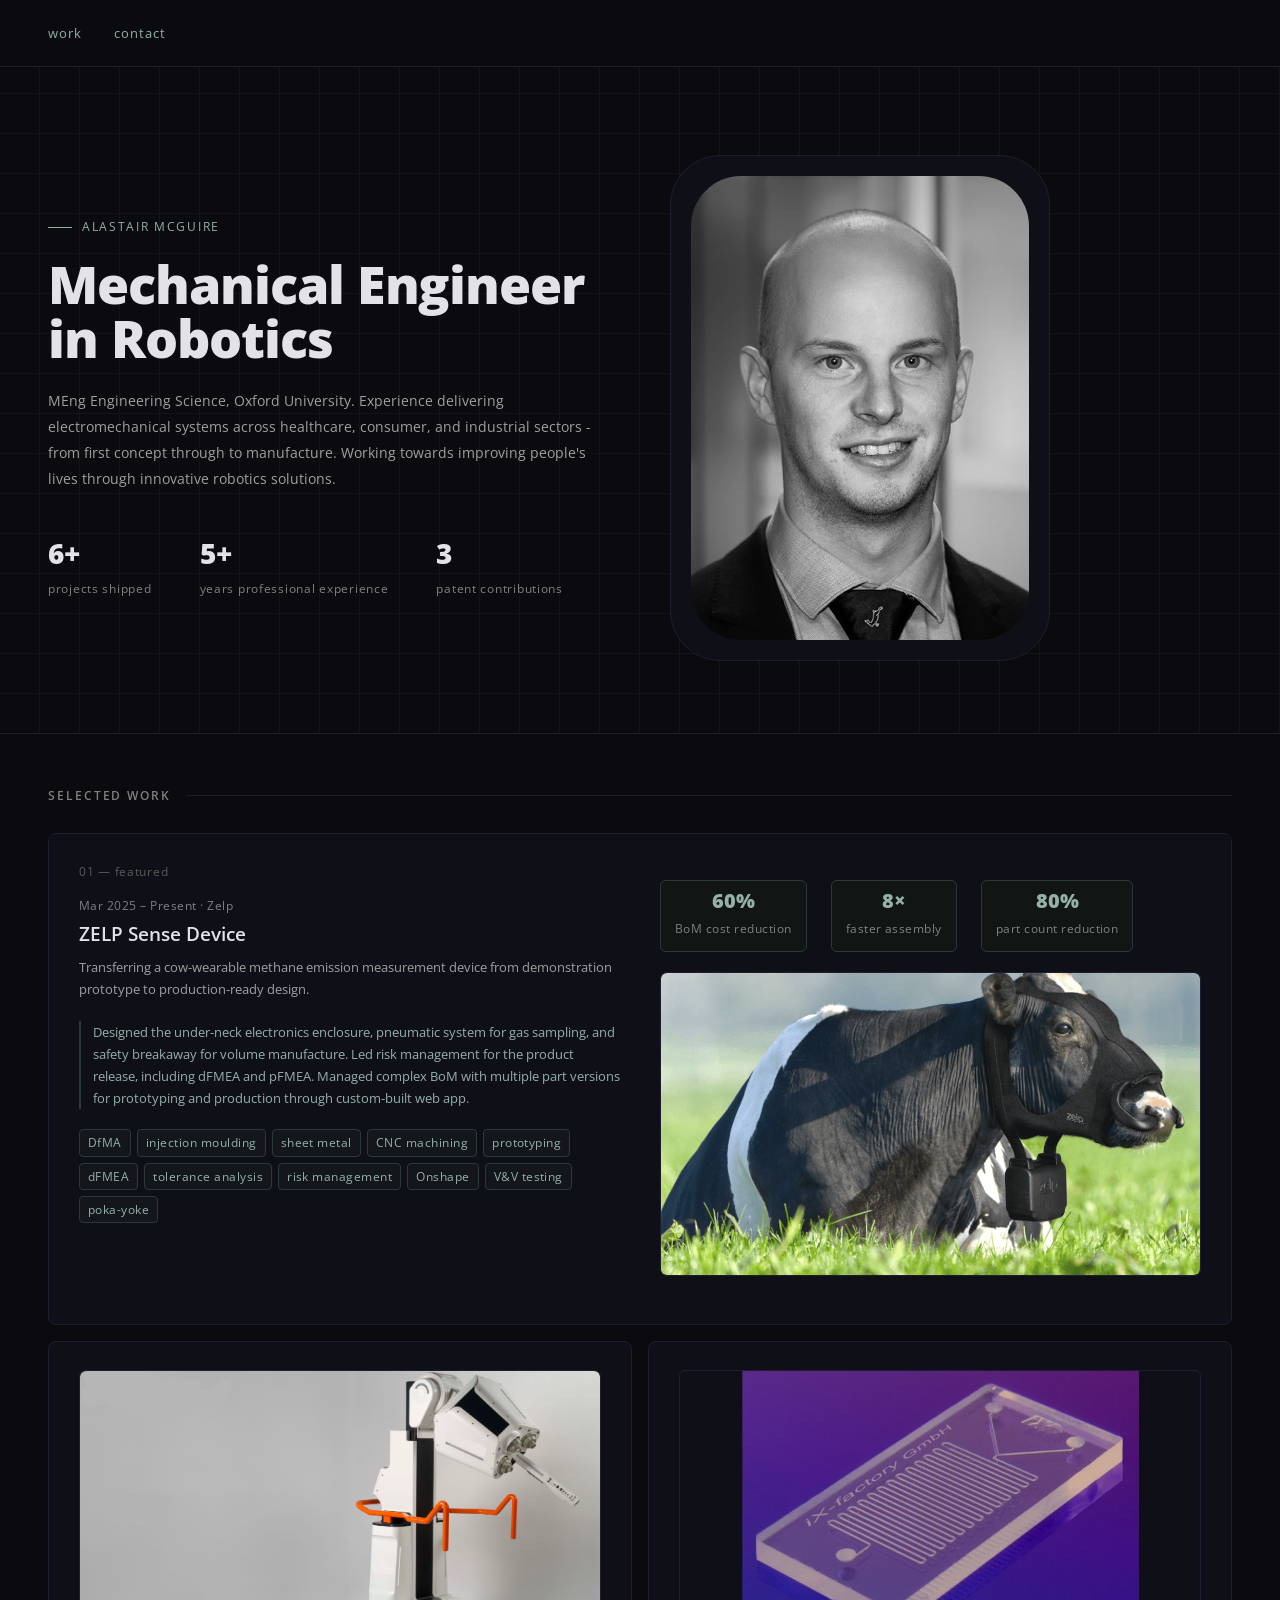
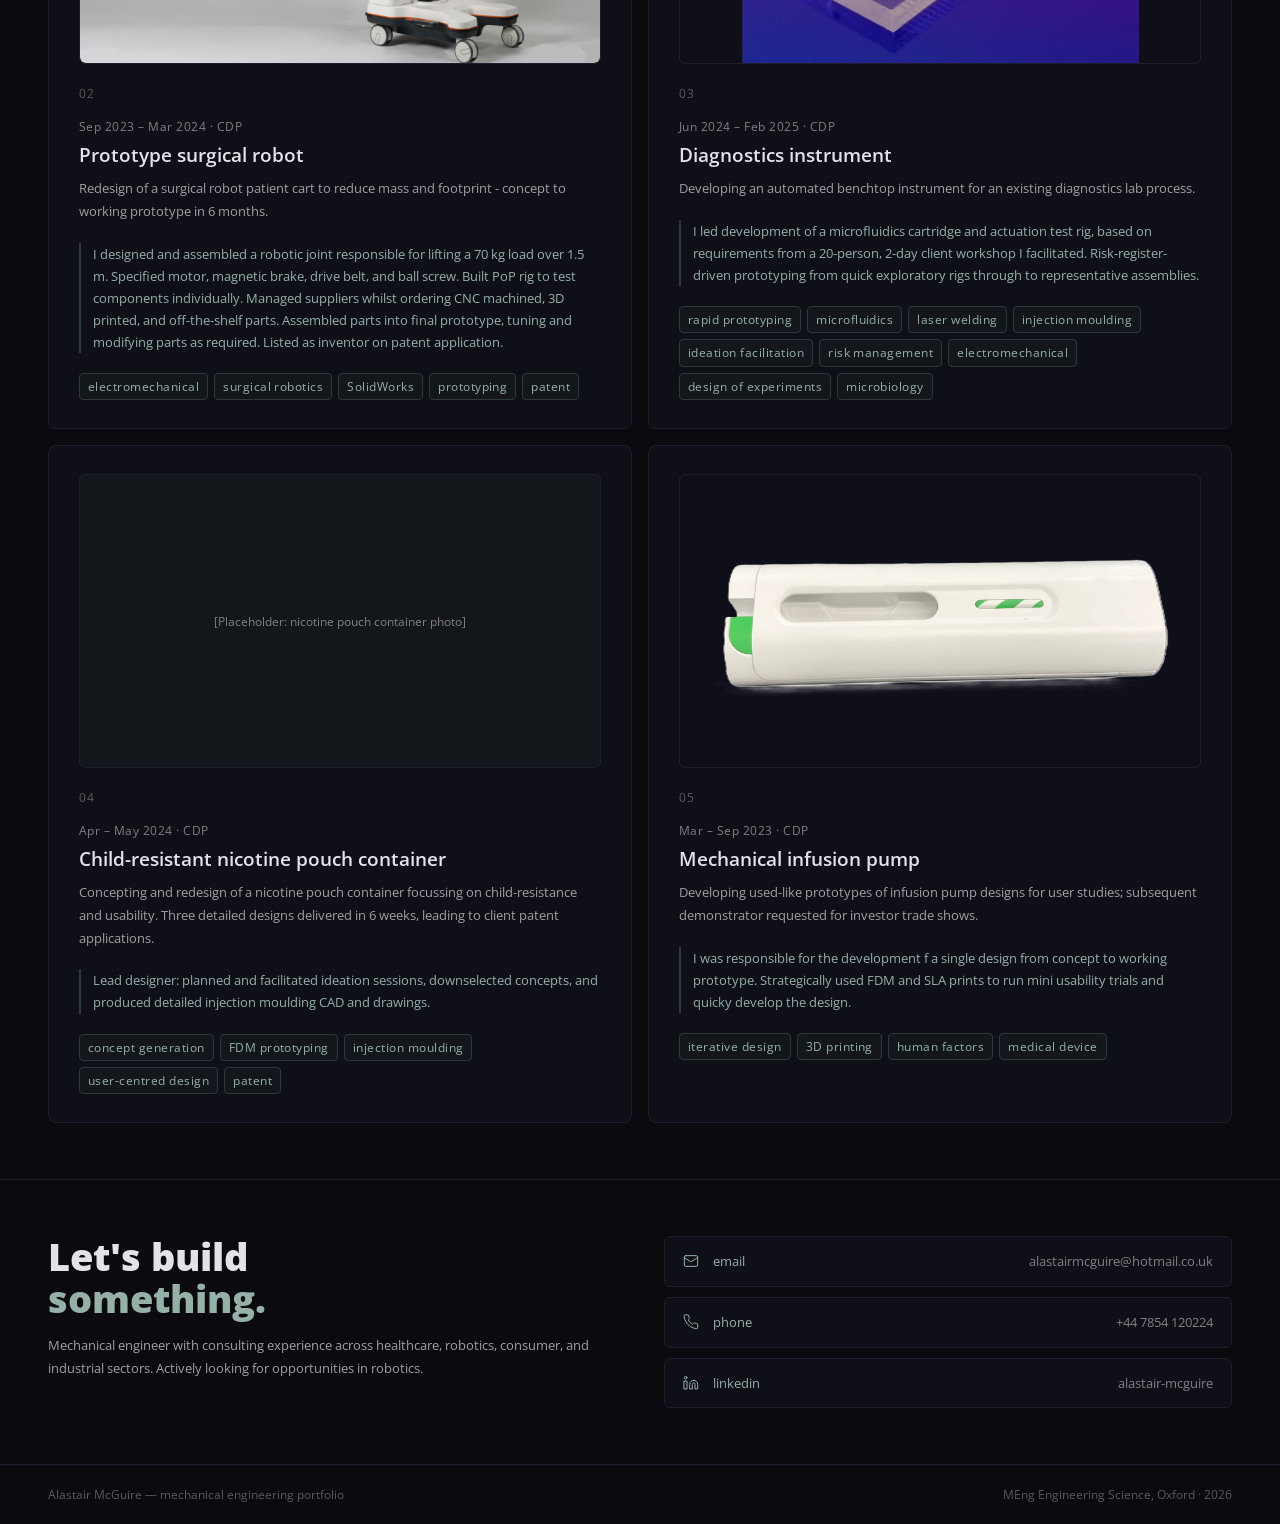
==== index.html @ 282e97e2 "Photos added" ====
<!DOCTYPE html>
<html lang="en">
<head>
<meta charset="UTF-8">
<meta name="viewport" content="width=device-width, initial-scale=1.0">
<title>Alastair McGuire — Mechanical Engineer</title>
<link rel="preconnect" href="https://fonts.googleapis.com">
<link href="https://fonts.googleapis.com/css2?family=Open+Sans:wght@300;400;500;600;700;800&display=swap" rel="stylesheet">
<link rel="stylesheet" href="/styles.css">
</head>
<body>

<nav>
  <ul class="nav-links">
    <li><a href="/#work">work</a></li>
    <li><a href="/#contact">contact</a></li>
  </ul>
</nav>

<section class="hero" id="top">
  <div class="hero-bg"></div>
  <div class="hero-content">
    <div class="hero-tag">Alastair McGuire</div>
    <h1>
      Mechanical Engineer in Robotics</br>
    </span>
    </h1>
    <p class="hero-desc">
      MEng Engineering Science, Oxford University. Experience delivering electromechanical
      systems across healthcare, consumer, and industrial sectors -
      from first concept through to manufacture. Working towards improving people's lives through 
      innovative robotics solutions.
    </p>
    <div class="hero-stats">
      <div>
        <div class="stat-num">6+</div>
        <div class="stat-label">projects shipped</div>
      </div>
      <div>
        <div class="stat-num">5+</div>
        <div class="stat-label">years professional experience</div>
      </div>
      <div>
        <div class="stat-num">3</div>
        <div class="stat-label">patent contributions</div>
      </div>
    </div>
  </div>
  <div class="hero-image">
     <img src="headshot.jpg" alt="Alastair McGuire">
  </div>
</section>

<div class="section-header" id="work">
  <span class="section-title">selected work</span>
  <div class="section-line"></div>
</div>

<div class="projects">

  <!-- FEATURED: ZELP -->
  <a href="/projects/zelp-sense/" class="project-card featured">
    <div>
      <div class="project-num">01 — featured</div>
      <div class="project-date">Mar 2025 – Present · Zelp</div>
      <h2 class="project-title">ZELP Sense Device</h2>
      <p class="project-desc">
        Transferring a cow-wearable methane emission measurement device from
        demonstration prototype to production-ready design.
      </p>
      <p class="project-role">
        Designed the under-neck electronics enclosure, pneumatic system for gas sampling, and safety
        breakaway for volume manufacture. Led risk management for the product release, including dFMEA and pFMEA.
        Managed complex BoM with multiple part versions for prototyping and production through custom-built web app.
      </p>
      <div class="tags">
        <span class="tag">DfMA</span>
        <span class="tag">injection moulding</span>
        <span class="tag">sheet metal</span>
        <span class="tag">CNC machining</span>
        <span class="tag">prototyping</span>
        <span class="tag">dFMEA</span>
        <span class="tag">tolerance analysis</span>
        <span class="tag">risk management</span>
        <span class="tag">Onshape</span>
        <span class="tag">V&V testing</span>
        <span class="tag">poka-yoke</span>
      </div>
    </div>
    <div>
      <div class="metrics">
        <div class="metric">
          <span class="metric-val">60%</span>
          <span class="metric-lbl">BoM cost reduction</span>
        </div>
        <div class="metric">
          <span class="metric-val">8×</span>
          <span class="metric-lbl">faster assembly</span>
        </div>
        <div class="metric">
          <span class="metric-val">80%</span>
          <span class="metric-lbl">part count reduction</span>
        </div>
      </div>
      <div class="card-image">
        <img src="/projects/zelp-sense/sense_full_system_render.png" alt="ZELP Sense Device">
      </div>
    </div>
  </a>

  <!-- Surgical Robot -->
  <a href="/projects/surgical-robot/" class="project-card">
    <div class="card-image">
      <img src="/projects/surgical-robot/surgical_robot_full_system.png" alt="Robotic joint CAD assembly">
    </div>
    <div class="project-num">02</div>
    <div class="project-date">Sep 2023 – Mar 2024 · CDP</div>
    <h2 class="project-title">Prototype surgical robot</h2>
    <p class="project-desc">
      Redesign of a surgical robot patient cart to reduce mass and footprint -
      concept to working prototype in 6 months.
    </p>
    <p class="project-role">
      I designed and assembled a robotic joint responsible for lifting a 70 kg
      load over 1.5 m. Specified motor, magnetic brake, drive belt, and ball screw. 
      Built PoP rig to test components individually. Managed suppliers whilst ordering CNC machined, 3D printed, and off-the-shelf parts. 
      Assembled parts into final prototype, tuning and modifying parts as required.
      Listed as inventor on patent application.
    </p>
    <div class="tags">
      <span class="tag">electromechanical</span>
      <span class="tag">surgical robotics</span>
      <span class="tag">SolidWorks</span>
      <span class="tag">prototyping</span>
      <span class="tag">patent</span>
    </div>
  </a>

  <!-- Novel Diagnostics -->
  <a href="/projects/diagnostics-instrument/" class="project-card">
    <div class="card-image">
      <img src="/projects/diagnostics-instrument/microfluidic_chip.jpg" alt="Final cartridge design CAD render">
    </div>
    <div class="project-num">03</div>
    <div class="project-date">Jun 2024 – Feb 2025 · CDP</div>
    <h2 class="project-title">Diagnostics instrument</h2>
    <p class="project-desc">
      Developing an automated benchtop instrument for an existing diagnostics lab process.
    </p>
    <p class="project-role">
      I led development of a microfluidics cartridge and actuation test rig, based on requirements from a 20-person, 2-day client workshop I facilitated.
      Risk-register-driven prototyping from quick exploratory rigs through to
      representative assemblies.
    </p>
    <div class="tags">
      <span class="tag">rapid prototyping</span>
      <span class="tag">microfluidics</span>
      <span class="tag">laser welding</span>
      <span class="tag">injection moulding</span>
      <span class="tag">ideation facilitation</span>
      <span class="tag">risk management</span>
      <span class="tag">electromechanical</span>
      <span class="tag">design of experiments</span>
      <span class="tag">microbiology</span>
    </div>
  </a>

  <!-- Nicotine Pouch -->
  <a href="/projects/nicotine-pouch/" class="project-card">
    <div class="card-image">[Placeholder: nicotine pouch container photo]</div>
    <div class="project-num">04</div>
    <div class="project-date">Apr – May 2024 · CDP</div>
    <h2 class="project-title">Child-resistant nicotine pouch container</h2>
    <p class="project-desc">    
      Concepting and redesign of a nicotine pouch container focussing on child-resistance and usability.
      Three detailed designs delivered in 6 weeks, leading to client patent applications.
    </p>
    <p class="project-role">
      Lead designer: planned and facilitated ideation sessions, downselected
      concepts, and produced detailed injection moulding CAD and drawings.
    </p>
    <div class="tags">
      <span class="tag">concept generation</span>
      <span class="tag">FDM prototyping</span>
      <span class="tag">injection moulding</span>
      <span class="tag">user-centred design</span>
      <span class="tag">patent</span>
    </div>
  </a>

  <!-- Infusion Pump -->
  <a href="/projects/infusion-pump/" class="project-card">
    <div class="card-image">
      <img src="/projects/infusion-pump/infusion_pump.png" alt="Final infusion pump prototype">
    </div>
    <div class="project-num">05</div>
    <div class="project-date">Mar – Sep 2023 · CDP</div>
    <h2 class="project-title">Mechanical infusion pump</h2>
    <p class="project-desc">
      Developing used-like prototypes of infusion pump designs for user studies;
      subsequent demonstrator requested for investor trade shows.
    </p>
    <p class="project-role">
      I was responsible for the development f a single design from concept to working prototype.
      Strategically used FDM and SLA prints to run mini usability trials and quicky develop the design.
    </p>
    <div class="tags">
      <span class="tag">iterative design</span>
      <span class="tag">3D printing</span>
      <span class="tag">human factors</span>
      <span class="tag">medical device</span>
    </div>
  </a>


</div>

<section class="contact-section" id="contact">
  <div>
    <h2 class="contact-heading">Let's build<br><span class="accent">something.</span></h2>
    <p class="contact-sub">
      Mechanical engineer with consulting experience across
      healthcare, robotics, consumer, and industrial sectors.
      Actively looking for opportunities in robotics.
    </p>
  </div>
  <div class="contact-links">
    <a class="contact-link" href="mailto:alastairmcguire@hotmail.co.uk">
      <svg class="cl-icon" xmlns="http://www.w3.org/2000/svg" width="16" height="16" viewBox="0 0 24 24" fill="none" stroke="currentColor" stroke-width="1.5" stroke-linecap="round" stroke-linejoin="round"><rect x="2" y="4" width="20" height="16" rx="2"/><path d="m22 7-8.97 5.7a1.94 1.94 0 0 1-2.06 0L2 7"/></svg>
      <span class="cl-label">email</span>
      <span class="cl-value">alastairmcguire@hotmail.co.uk</span>
    </a>
    <a class="contact-link" href="tel:+447854120224">
      <svg class="cl-icon" xmlns="http://www.w3.org/2000/svg" width="16" height="16" viewBox="0 0 24 24" fill="none" stroke="currentColor" stroke-width="1.5" stroke-linecap="round" stroke-linejoin="round"><path d="M22 16.92v3a2 2 0 0 1-2.18 2 19.79 19.79 0 0 1-8.63-3.07A19.5 19.5 0 0 1 4.69 12 19.79 19.79 0 0 1 1.61 3.4 2 2 0 0 1 3.6 1.22h3a2 2 0 0 1 2 1.72c.127.96.361 1.903.7 2.81a2 2 0 0 1-.45 2.11L7.91 9.22a16 16 0 0 0 6.29 6.29l1.56-1.56a2 2 0 0 1 2.11-.45 12.84 12.84 0 0 0 2.81.7A2 2 0 0 1 22 16.92z"/></svg>
      <span class="cl-label">phone</span>
      <span class="cl-value">+44 7854 120224</span>
    </a>
    <a class="contact-link" href="https://www.linkedin.com/in/alastair-mcguire" target="_blank">
      <svg class="cl-icon" xmlns="http://www.w3.org/2000/svg" width="16" height="16" viewBox="0 0 24 24" fill="none" stroke="currentColor" stroke-width="1.5" stroke-linecap="round" stroke-linejoin="round"><path d="M16 8a6 6 0 0 1 6 6v7h-4v-7a2 2 0 0 0-2-2 2 2 0 0 0-2 2v7h-4v-7a6 6 0 0 1 6-6z"/><rect x="2" y="9" width="4" height="12"/><circle cx="4" cy="4" r="2"/></svg>
      <span class="cl-label">linkedin</span>
      <span class="cl-value">alastair-mcguire</span>
    </a>
  </div>
</section>

<footer>
  <span class="footer-copy">Alastair McGuire — mechanical engineering portfolio</span>
  <span class="footer-copy">MEng Engineering Science, Oxford · 2026</span>
</footer>

</body>
</html>
---- styles.css ----
*, *::before, *::after { box-sizing: border-box; margin: 0; padding: 0; }

:root {
  --accent: #94b0a7;
  --accent-dim: #7a9a8f;
  --accent-bg: #13171c;
  --accent-border: #2b3a38;
  --bg: #0a0a0f;
  --bg-card: #0f0f18;
  --border: #1e1e2e;
  --text: #e2e2e8;
  --muted: #a0a0a0;
  --subtle: #808080;
  --faint: #5a5a5a;
}

body {
  background: var(--bg);
  color: var(--text);
  font-family: 'Open Sans', sans-serif;
  line-height: 1.6;
}

a { color: inherit; text-decoration: none; }

/* NAV */
nav {
  display: flex;
  justify-content: space-between;
  align-items: center;
  padding: 20px 48px;
  border-bottom: 1px solid var(--border);
  position: sticky;
  top: 0;
  background: var(--bg);
  z-index: 100;
}

.nav-logo {
  font-size: 15px;
  font-weight: 600;
  letter-spacing: 0.02em;
  transition: color 0.2s;
}

.nav-logo:hover { color: var(--accent); }

.nav-links {
  display: flex;
  gap: 32px;
  list-style: none;
}

.nav-links a {
  font-family: 'Open Sans', sans-serif;
  font-size: 13px;
  color: var(--accent);
  letter-spacing: 0.08em;
  transition: color 0.2s;
}

.nav-links a:hover { color: var(--text); }

/* HERO */
.hero {
  padding: 88px 48px 72px;
  border-bottom: 1px solid var(--border);
  position: relative;
  overflow: hidden;
  display: grid;
  grid-template-columns: 1fr 1fr;
  gap: 60px;
  align-items: center;
}

.hero-bg {
  position: absolute;
  inset: 0;
  opacity: 0.06;
  background-image:
    repeating-linear-gradient(0deg, transparent, transparent 39px, #94b0a7 39px, #94b0a7 40px),
    repeating-linear-gradient(90deg, transparent, transparent 39px, #94b0a7 39px, #94b0a7 40px);
}

.hero-content { position: relative; z-index: 1; max-width: 680px; }

.hero-image {
  position: relative;
  z-index: 1;
  width: 100%;
  max-width: 380px;
  aspect-ratio: 3 / 4;
  border: 1px solid var(--border);
  border-radius: 50px;
  overflow: hidden;
  background: var(--bg-card);
  display: flex;
  align-items: center;
  justify-content: center;
  color: var(--subtle);
  font-family: 'Open Sans', sans-serif;
  font-size: 13px;
  text-align: center;
  padding: 20px;
}

.hero-image img {
  width: 100%;
  height: 100%;
  object-fit: cover;
  border-radius: inherit;
}

.hero-tag {
  font-family: 'Open Sans', sans-serif;
  font-size: 12px;
  color: var(--accent);
  letter-spacing: 0.14em;
  text-transform: uppercase;
  margin-bottom: 20px;
  display: flex;
  align-items: center;
  gap: 10px;
}

.hero-tag::before {
  content: '';
  width: 24px;
  height: 1px;
  background: var(--accent);
  display: inline-block;
}

h1 {
  font-size: 52px;
  font-weight: 800;
  line-height: 1.05;
  letter-spacing: -0.02em;
  margin-bottom: 22px;
}

.accent { color: var(--accent); }

.hero-desc {
  font-family: 'Open Sans', sans-serif;
  font-size: 14px;
  color: var(--muted);
  line-height: 1.85;
  max-width: 560px;
  margin-bottom: 40px;
}

.hero-stats {
  display: flex;
  gap: 48px;
  flex-wrap: wrap;
}

.stat-num {
  font-size: 28px;
  font-weight: 800;
  color: var(--text);
}

.stat-label {
  font-family: 'Open Sans', sans-serif;
  font-size: 12px;
  color: var(--subtle);
  letter-spacing: 0.06em;
  margin-top: 3px;
}

/* SECTION HEADER */
.section-header {
  padding: 52px 48px 28px;
  display: flex;
  align-items: center;
  gap: 16px;
}

.section-title {
  font-size: 12px;
  font-weight: 600;
  letter-spacing: 0.16em;
  text-transform: uppercase;
  color: var(--subtle);
  white-space: nowrap;
  font-family: 'Open Sans', sans-serif;
}

.section-line {
  flex: 1;
  height: 1px;
  background: var(--border);
}

/* PROJECTS */
.projects {
  padding: 0 48px 56px;
  display: grid;
  grid-template-columns: 1fr 1fr;
  gap: 16px;
}

.project-card {
  background: var(--bg-card);
  border: 1px solid var(--border);
  border-radius: 8px;
  padding: 28px 30px;
  transition: border-color 0.2s;
  cursor: pointer;
}

.project-card:hover { border-color: var(--accent-border); }

.project-card.featured {
  grid-column: span 2;
  display: grid;
  grid-template-columns: 1fr 1fr;
  gap: 40px;
  align-items: start;
}

.project-num {
  font-family: 'Open Sans', sans-serif;
  font-size: 12px;
  color: var(--faint);
  margin-bottom: 14px;
  letter-spacing: 0.06em;
}

.project-date {
  font-family: 'Open Sans', sans-serif;
  font-size: 12px;
  color: var(--subtle);
  margin-bottom: 8px;
  letter-spacing: 0.04em;
}

h2.project-title {
  font-size: 19px;
  font-weight: 600;
  line-height: 1.2;
  margin-bottom: 10px;
}

.project-desc {
  font-family: 'Open Sans', sans-serif;
  font-size: 13px;
  color: var(--muted);
  line-height: 1.75;
  margin-bottom: 20px;
}

.project-role {
  font-family: 'Open Sans', sans-serif;
  font-size: 13px;
  color: var(--accent);
  line-height: 1.7;
  margin-bottom: 20px;
  padding-left: 12px;
  border-left: 2px solid var(--accent-border);
}

.tags {
  display: flex;
  flex-wrap: wrap;
  gap: 6px;
}

.tag {
  font-family: 'Open Sans', sans-serif;
  font-size: 12px;
  color: var(--accent);
  background: var(--accent-bg);
  border: 1px solid var(--accent-border);
  border-radius: 4px;
  padding: 3px 8px;
  letter-spacing: 0.04em;
}

/* METRICS STRIP */
.metrics {
  display: flex;
  gap: 24px;
  margin: 18px 0 20px;
  flex-wrap: wrap;
}

.metric {
  background: #111513;
  border: 1px solid var(--accent-border);
  border-radius: 6px;
  padding: 10px 14px;
  text-align: center;
}

.metric-val {
  font-size: 20px;
  font-weight: 800;
  color: var(--accent);
  display: block;
  line-height: 1;
  margin-bottom: 4px;
}

.metric-lbl {
  font-family: 'Open Sans', sans-serif;
  font-size: 12px;
  color: var(--subtle);
  letter-spacing: 0.04em;
}

/* CONTACT */
.contact-section {
  border-top: 1px solid var(--border);
  padding: 56px 48px;
  display: grid;
  grid-template-columns: 1fr 1fr;
  gap: 48px;
  align-items: start;
}

h2.contact-heading {
  font-size: 38px;
  font-weight: 800;
  line-height: 1.1;
  margin-bottom: 14px;
}

.contact-sub {
  font-family: 'Open Sans', sans-serif;
  font-size: 13px;
  color: var(--muted);
  line-height: 1.8;
}

.contact-links {
  display: flex;
  flex-direction: column;
  gap: 10px;
}

.contact-link {
  display: flex;
  align-items: center;
  gap: 14px;
  padding: 14px 18px;
  background: var(--bg-card);
  border: 1px solid var(--border);
  border-radius: 6px;
  transition: border-color 0.2s;
}

.contact-link:hover { border-color: var(--accent-border); }

.cl-icon { font-size: 15px; color: var(--accent); flex-shrink: 0; }

.cl-label {
  font-family: 'Open Sans', sans-serif;
  font-size: 13px;
  color: var(--accent);
  flex: 1;
}

.cl-value {
  font-family: 'Open Sans', sans-serif;
  font-size: 13px;
  color: var(--subtle);
}

/* FOOTER */
footer {
  border-top: 1px solid var(--border);
  padding: 20px 48px;
  display: flex;
  justify-content: space-between;
  align-items: center;
}

.footer-copy {
  font-family: 'Open Sans', sans-serif;
  font-size: 12px;
  color: var(--faint);
}

/* PROJECT PAGE STYLES */
.project-header {
  padding: 52px 48px 40px;
  border-bottom: 1px solid var(--border);
}

.project-overview {
  padding: 36px 48px;
  border-bottom: 1px solid var(--border);
  background: var(--accent-bg);
}

.project-overview .project-intro {
  font-family: 'Open Sans', sans-serif;
  font-size: 20px;
  font-weight: 600;
  line-height: 1.6;
  color: var(--text);
  margin-bottom: 0;
}

.project-back {
  font-family: 'Open Sans', sans-serif;
  font-size: 13px;
  color: var(--accent);
  margin-bottom: 20px;
  display: inline-flex;
  align-items: center;
  gap: 6px;
  transition: color 0.2s;
}

.project-back:hover { color: var(--text); }

.project-header h1 {
  font-size: 42px;
  margin-bottom: 8px;
}

.project-meta {
  font-family: 'Open Sans', sans-serif;
  font-size: 13px;
  color: var(--subtle);
  margin-bottom: 24px;
}

.project-intro {
  font-family: 'Open Sans', sans-serif;
  font-size: 14px;
  color: var(--muted);
  line-height: 1.8;
  margin-bottom: 24px;
}

/* PROJECT CONTENT */
.project-content {
  padding: 48px 48px 80px;
  display: grid;
  grid-template-columns: 1fr 1fr;
  gap: 60px;
  align-items: start;
}

.role-section {
  margin-bottom: 60px;
}

.role-label {
  font-family: 'Open Sans', sans-serif;
  font-size: 12px;
  color: var(--subtle);
  letter-spacing: 0.08em;
  text-transform: uppercase;
  margin-bottom: 12px;
}

.role-text {
  font-family: 'Open Sans', sans-serif;
  font-size: 13px;
  color: var(--muted);
  line-height: 1.85;
  padding-left: 12px;
  border-left: 2px solid var(--accent-border);
}

/* GALLERY */
.gallery {
  display: grid;
  gap: 40px;
  margin-bottom: 40px;
}

.gallery-item {
  display: grid;
  grid-template-columns: 1fr;
  gap: 16px;
}

.gallery-item.side-by-side {
  grid-template-columns: 1fr 1fr;
  gap: 24px;
}

.project-content .gallery-item.side-by-side {
  grid-template-columns: 1fr;
}

.image-container {
  background: var(--bg-card);
  border: 1px solid var(--border);
  border-radius: 8px;
  overflow: hidden;
  aspect-ratio: 16 / 9;
  display: flex;
  align-items: center;
  justify-content: center;
  color: var(--subtle);
  font-family: 'Open Sans', sans-serif;
  font-size: 13px;
}

.image-container img {
  width: 100%;
  height: 100%;
  object-fit: cover;
}

.image-caption {
  font-family: 'Open Sans', sans-serif;
  font-size: 13px;
  color: var(--muted);
  line-height: 1.7;
  padding: 0 4px;
}

/* CARD IMAGES */
.card-image {
  width: 100%;
  aspect-ratio: 16 / 9;
  background: var(--accent-bg);
  border: 1px solid var(--border);
  border-radius: 6px;
  overflow: hidden;
  margin-bottom: 20px;
  display: flex;
  align-items: center;
  justify-content: center;
  color: var(--subtle);
  font-family: 'Open Sans', sans-serif;
  font-size: 12px;
  text-align: center;
}

.card-image img {
  width: 100%;
  height: 100%;
  object-fit: cover;
  border-radius: inherit;
}

/* RESPONSIVE */
@media (max-width: 700px) {
  nav { padding: 16px 20px; }
  .nav-links { gap: 20px; }
  .hero { padding: 56px 20px 48px; grid-template-columns: 1fr; gap: 40px; }
  h1 { font-size: 36px; }
  .projects { padding: 0 20px 40px; grid-template-columns: 1fr; }
  .project-card.featured { grid-template-columns: 1fr; }
  .contact-section { padding: 40px 20px; grid-template-columns: 1fr; }
  footer { padding: 16px 20px; flex-direction: column; gap: 8px; text-align: center; }
  .section-header { padding: 36px 20px 20px; }

  .project-header { padding: 36px 20px 28px; }
  .project-overview { padding: 24px 20px; }
  .project-header h1 { font-size: 32px; }
  .project-overview .project-intro { font-size: 16px; }
  .project-content { padding: 32px 20px 56px; grid-template-columns: 1fr; gap: 40px; }
  .gallery-item.side-by-side { grid-template-columns: 1fr; }
  .project-content .gallery-item.side-by-side { grid-template-columns: 1fr; }
}
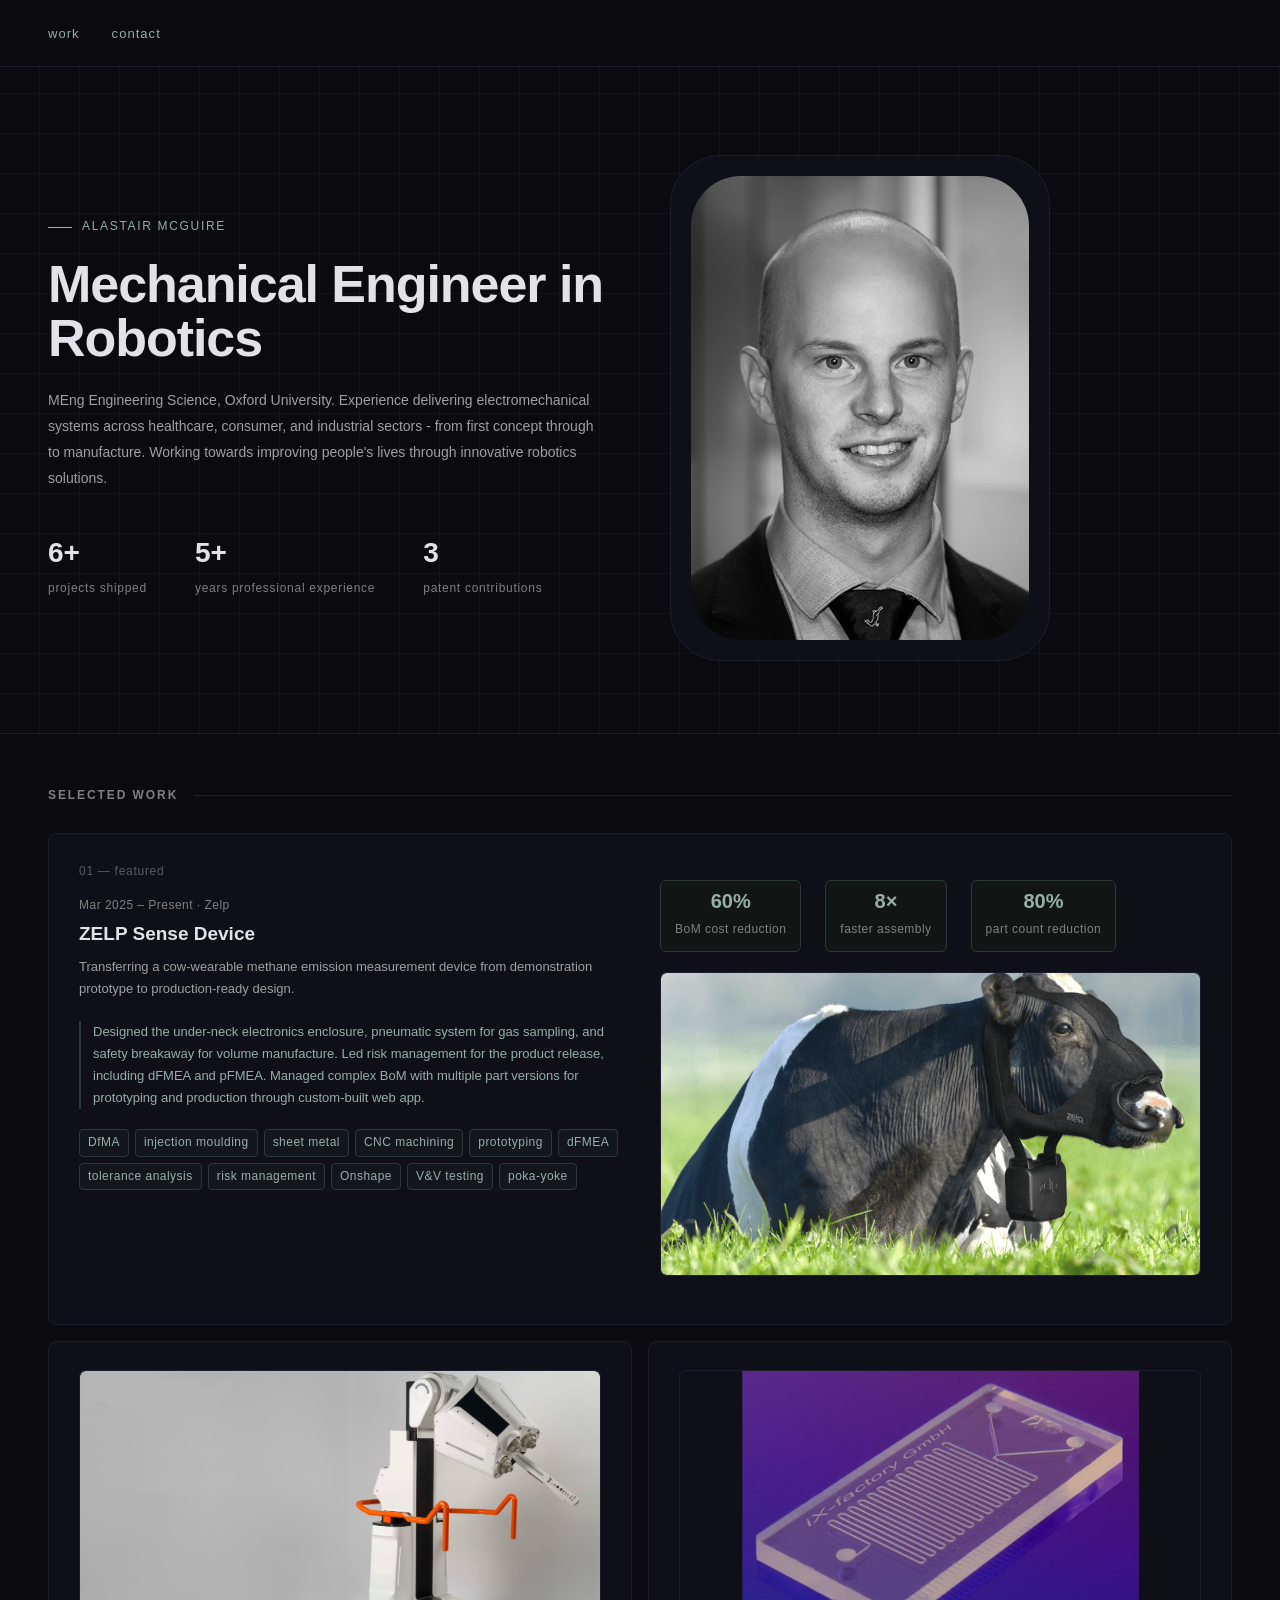
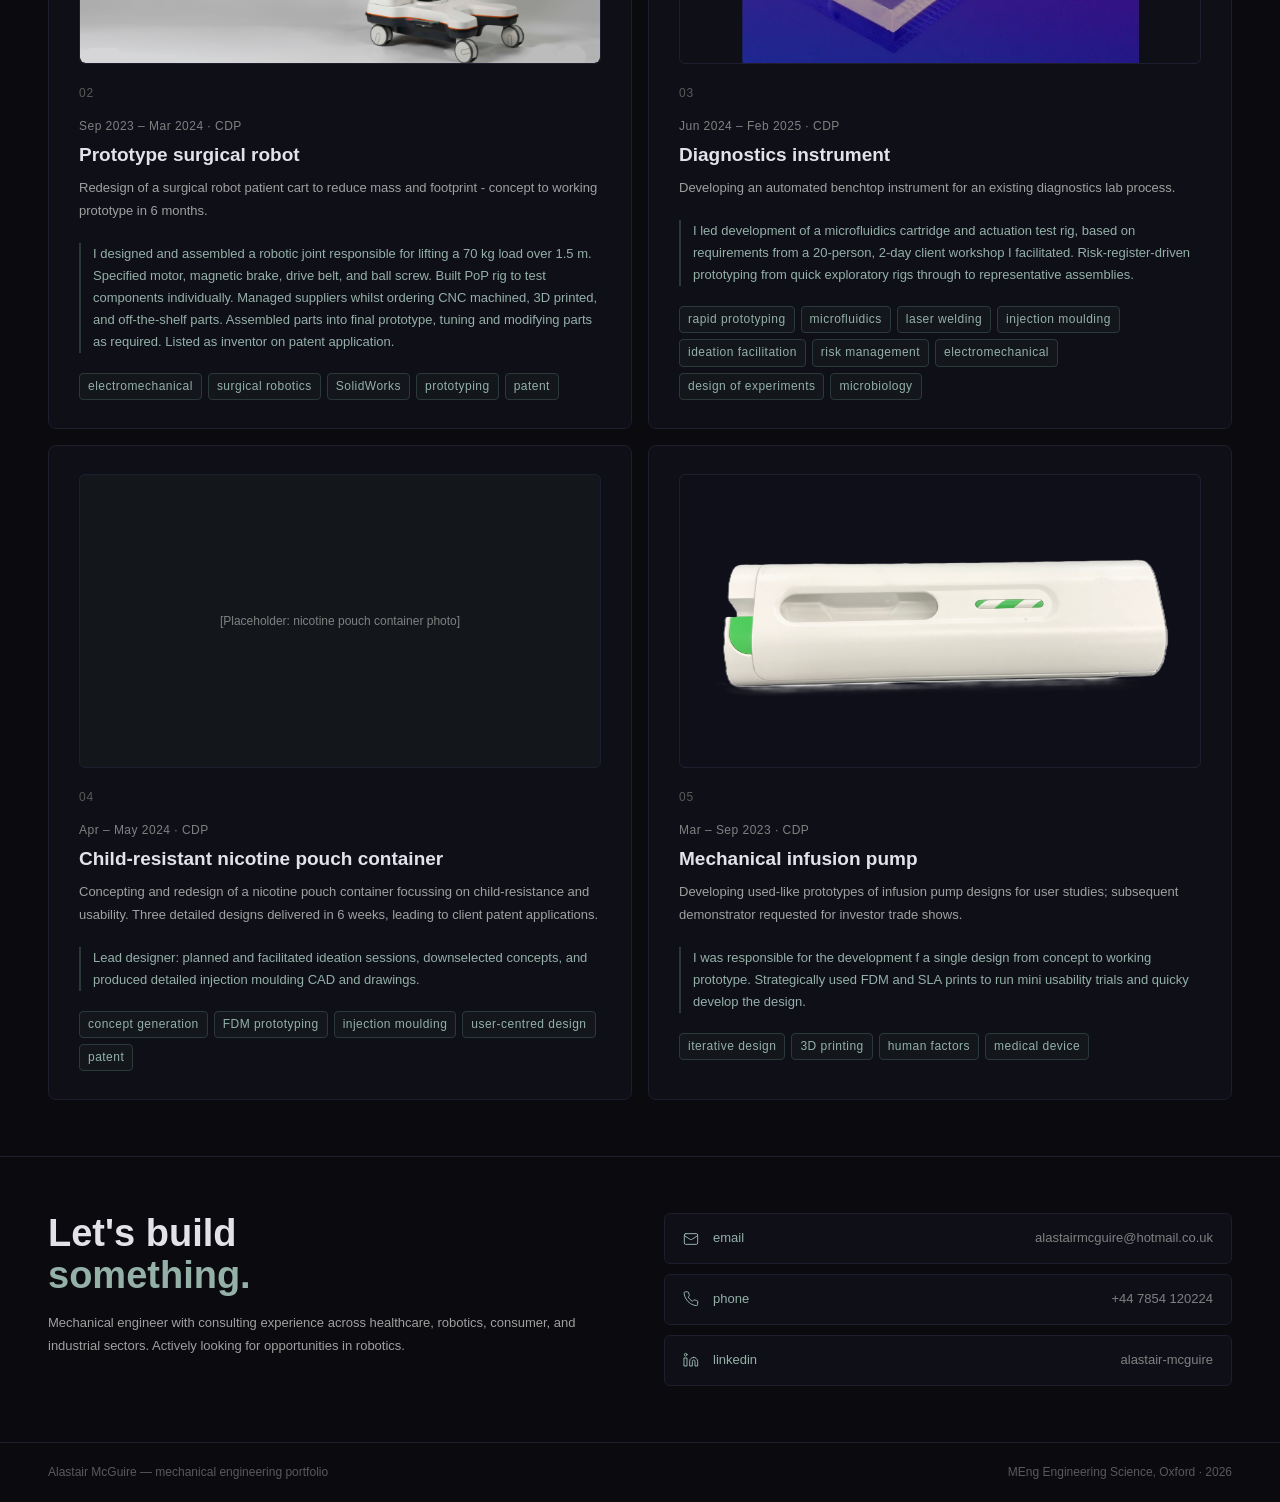
==== commit 8734e8ae: "photos added, text updated and rearranged" ====
--- a/index.html
+++ b/index.html
@@ -5,7 +5,7 @@
 <meta name="viewport" content="width=device-width, initial-scale=1.0">
 <title>Alastair McGuire — Mechanical Engineer</title>
 <link rel="preconnect" href="https://fonts.googleapis.com">
-<link href="https://fonts.googleapis.com/css2?family=Open+Sans:wght@300;400;500;600;700;800&display=swap" rel="stylesheet">
+<link href="https://fonts.googleapis.com/css2?family=JetBrains+Mono:wght@400;500&family=Syne:wght@400;600;800&display=swap" rel="stylesheet">
 <link rel="stylesheet" href="/styles.css">
 </head>
 <body>
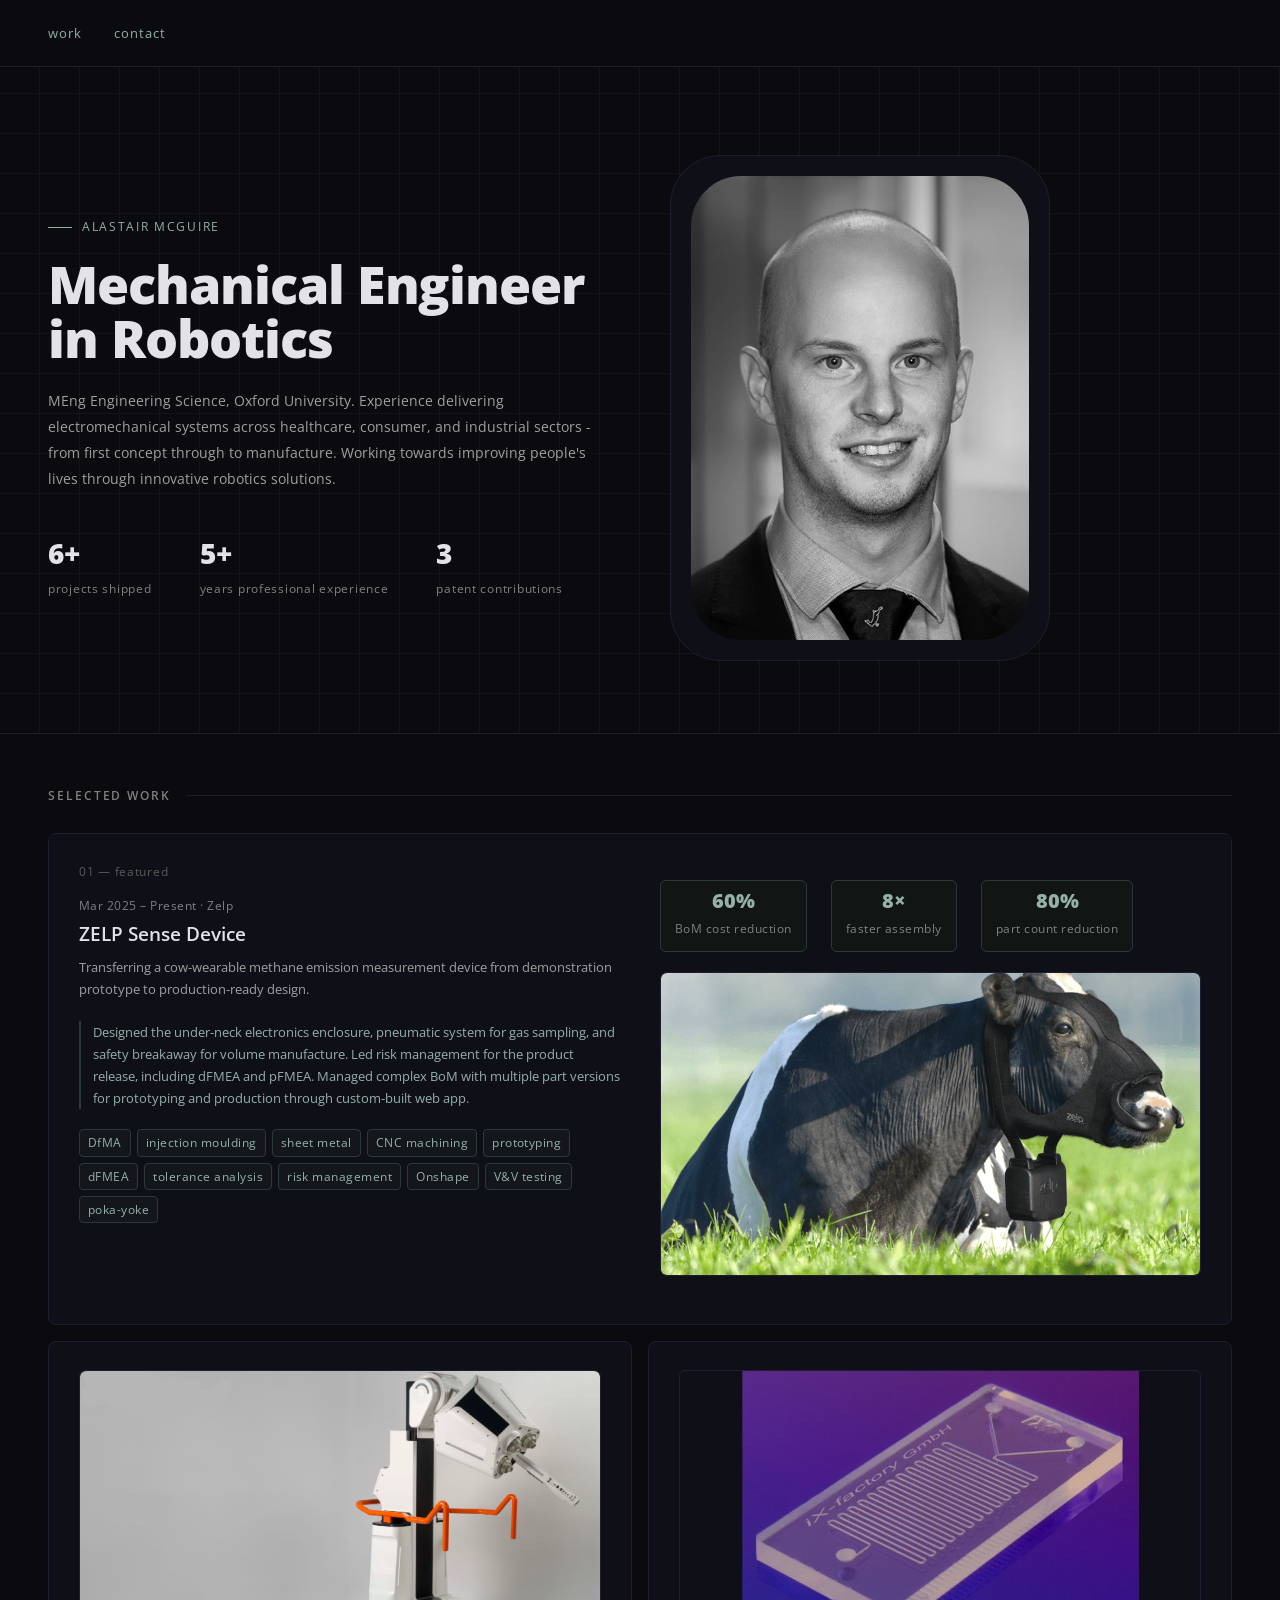
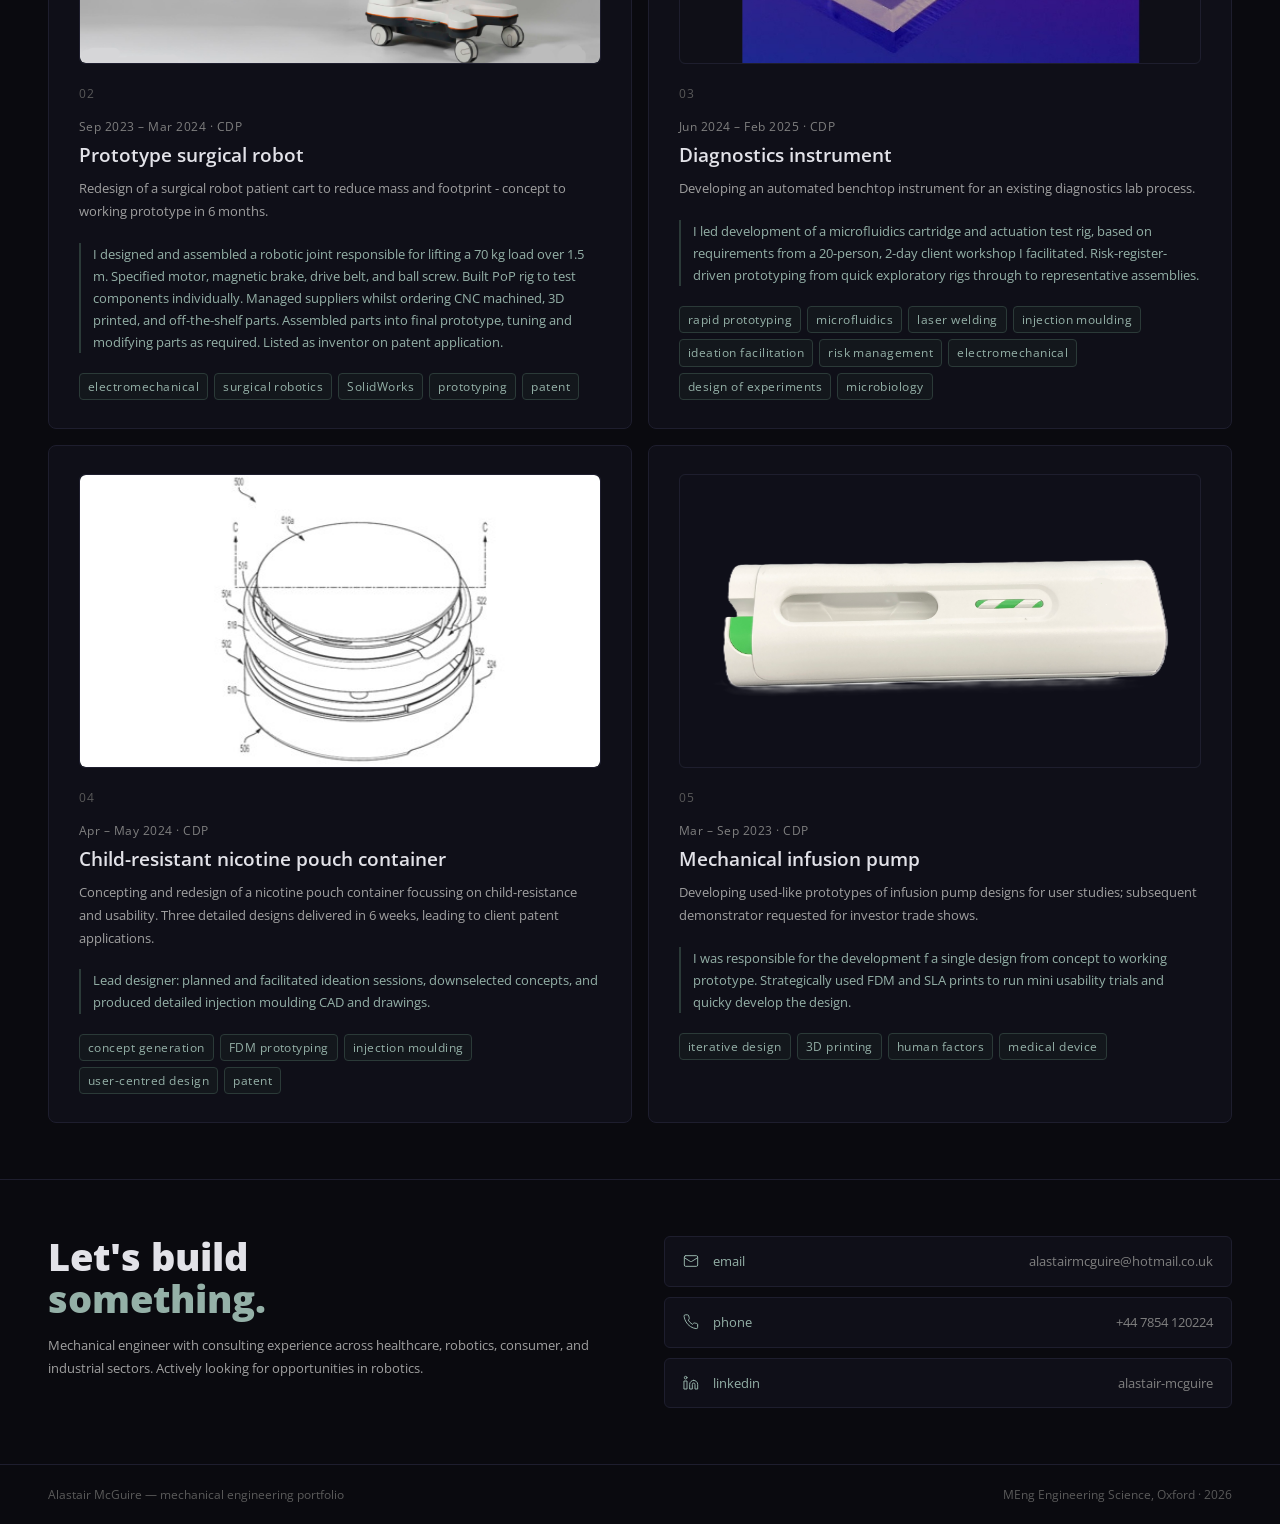
==== commit 4e99d020: "Photos added to nicotine pouch container project" ====
--- a/index.html
+++ b/index.html
@@ -5,7 +5,7 @@
 <meta name="viewport" content="width=device-width, initial-scale=1.0">
 <title>Alastair McGuire — Mechanical Engineer</title>
 <link rel="preconnect" href="https://fonts.googleapis.com">
-<link href="https://fonts.googleapis.com/css2?family=JetBrains+Mono:wght@400;500&family=Syne:wght@400;600;800&display=swap" rel="stylesheet">
+<link href="https://fonts.googleapis.com/css2?family=Open+Sans:wght@300;400;500;600;700;800&display=swap" rel="stylesheet">
 <link rel="stylesheet" href="/styles.css">
 </head>
 <body>
@@ -167,7 +167,9 @@
 
   <!-- Nicotine Pouch -->
   <a href="/projects/nicotine-pouch/" class="project-card">
-    <div class="card-image">[Placeholder: nicotine pouch container photo]</div>
+    <div class="card-image">
+      <img src="/projects/nicotine-pouch/nicotine_pouch_container.jpg" alt="Child-resistant nicotine pouch container">
+    </div>
     <div class="project-num">04</div>
     <div class="project-date">Apr – May 2024 · CDP</div>
     <h2 class="project-title">Child-resistant nicotine pouch container</h2>
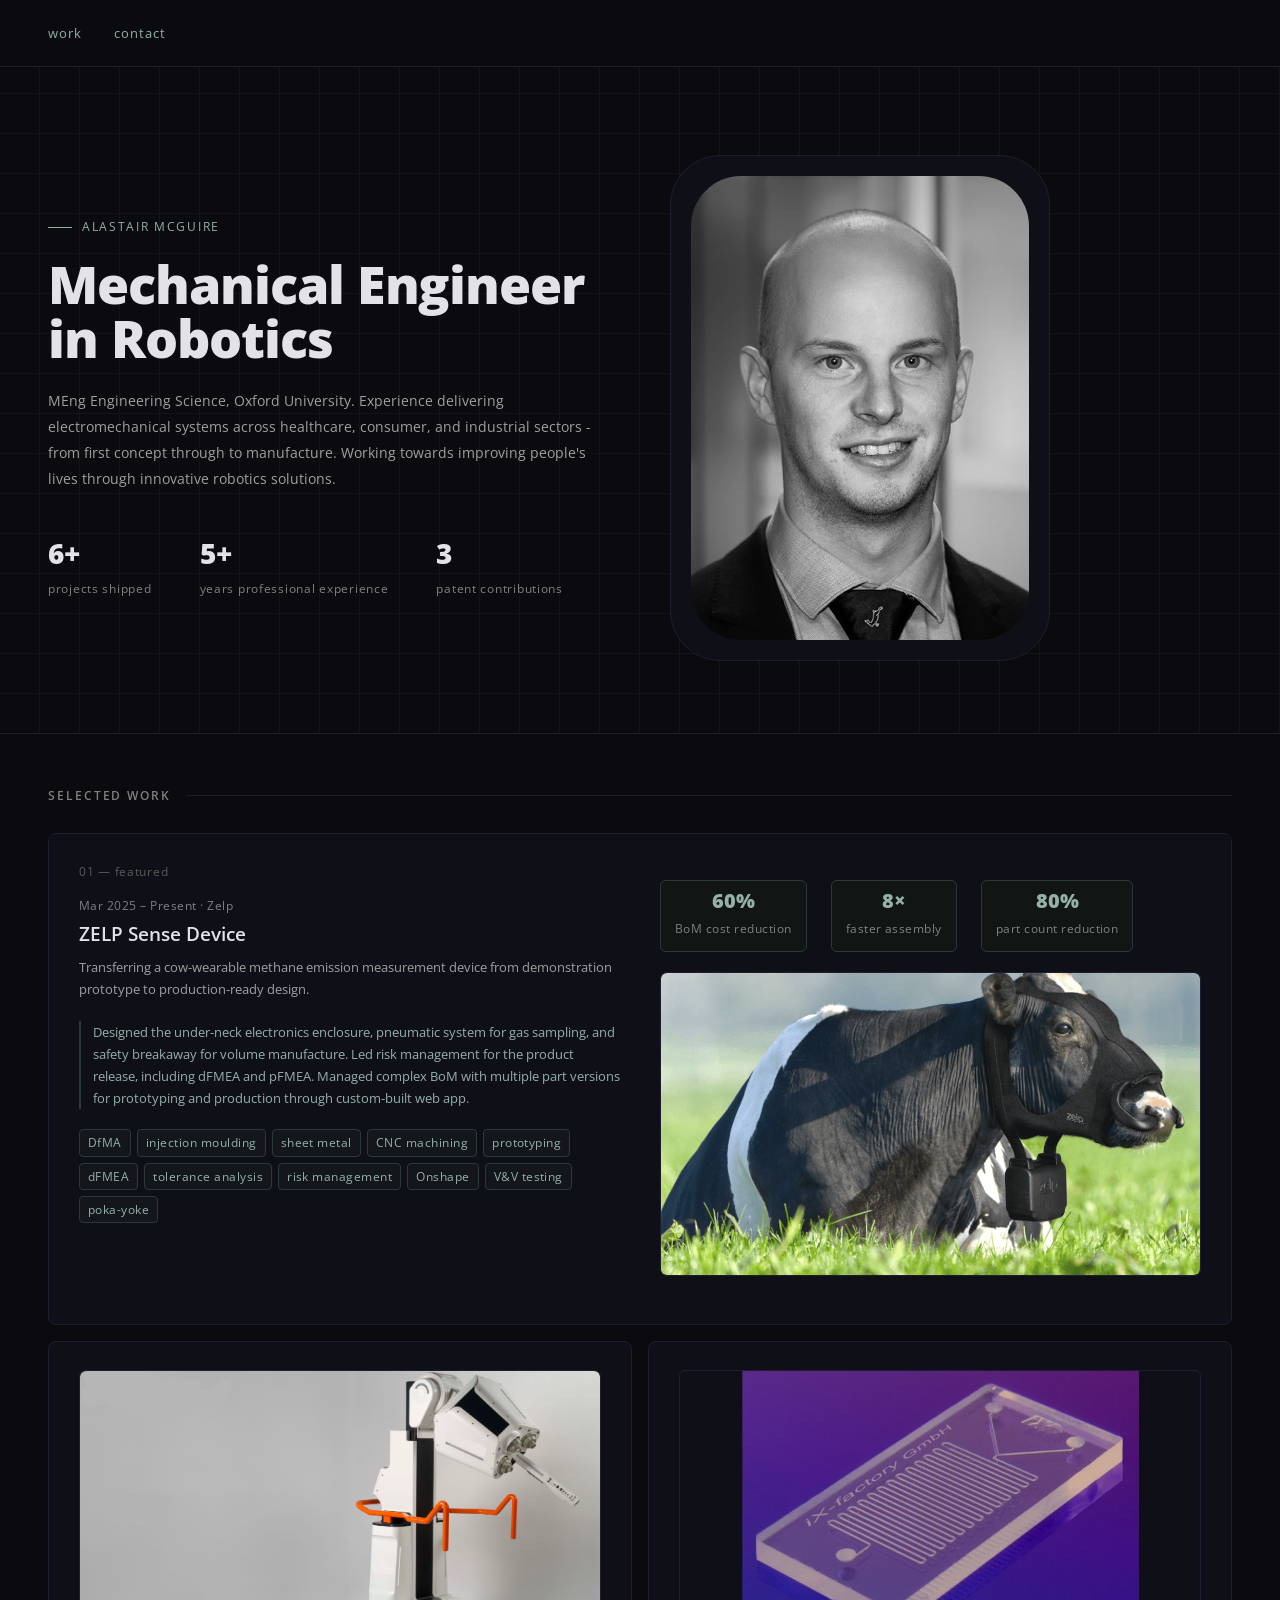
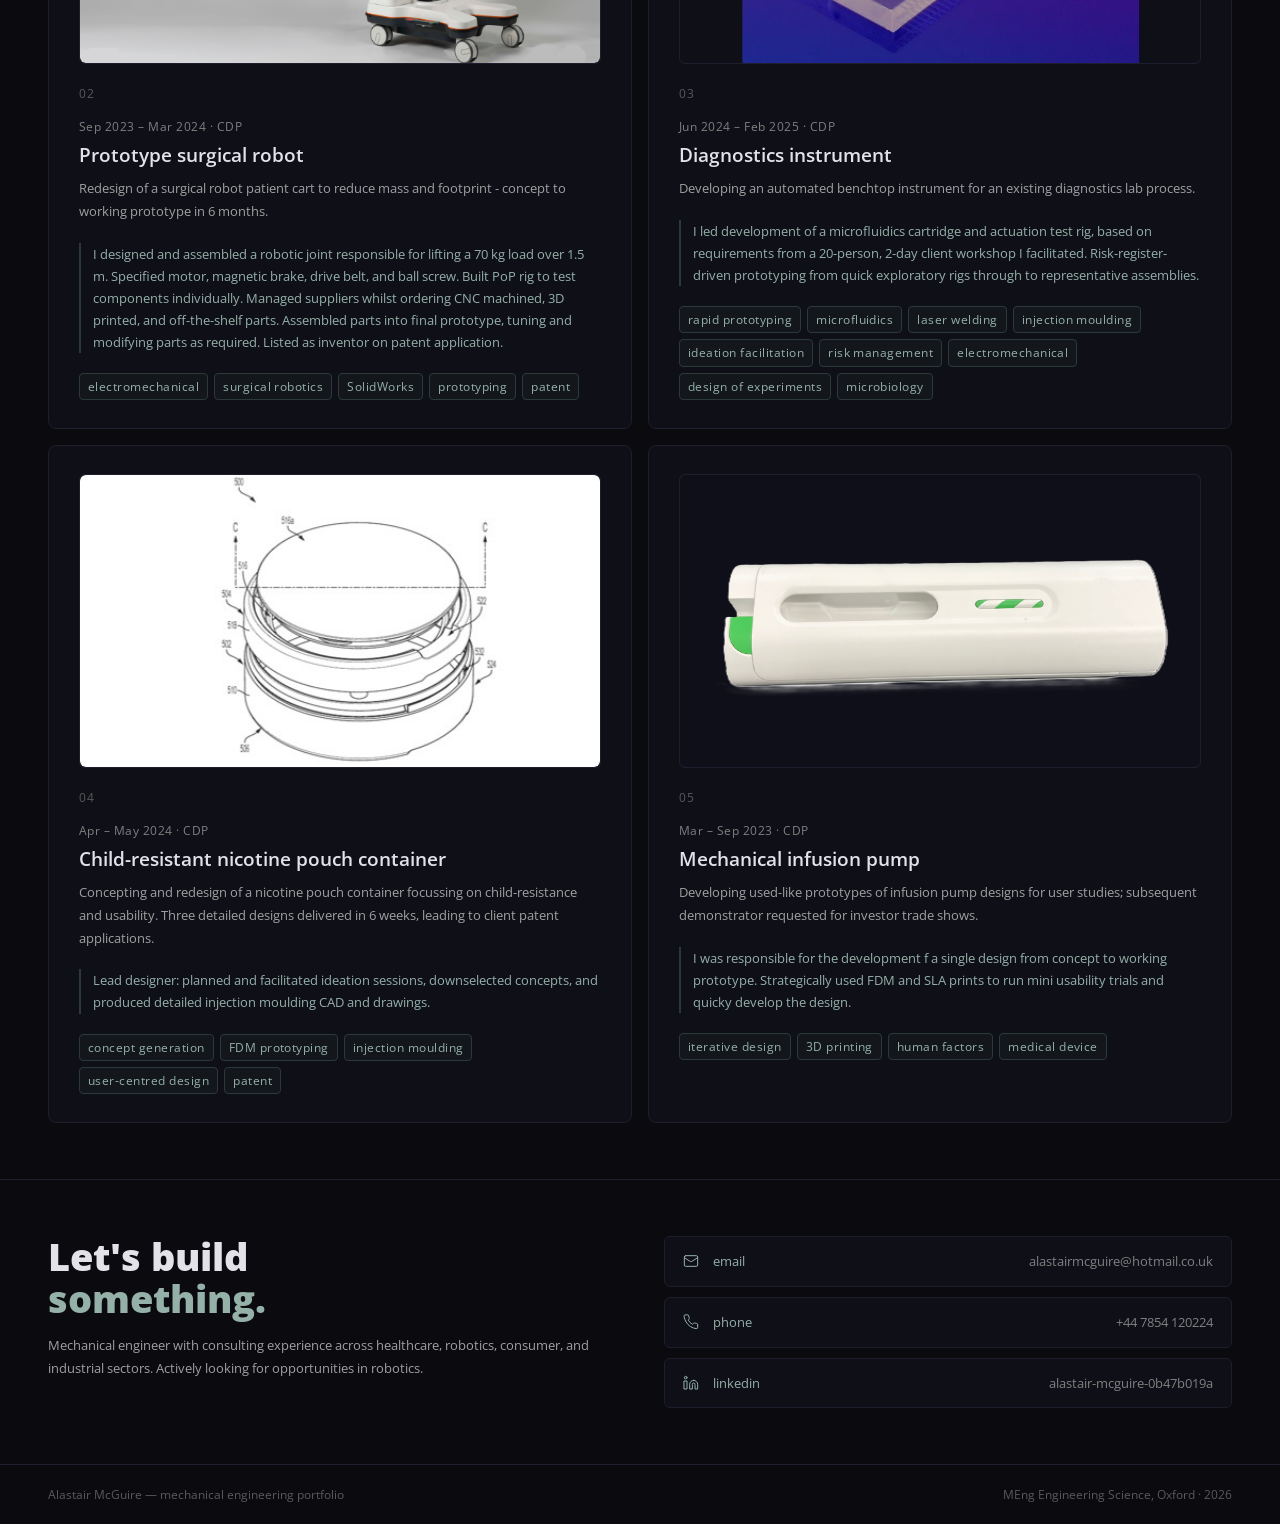
==== commit 1fbb918c: "Linkedin URL updated" ====
--- a/index.html
+++ b/index.html
@@ -237,10 +237,10 @@
       <span class="cl-label">phone</span>
       <span class="cl-value">+44 7854 120224</span>
     </a>
-    <a class="contact-link" href="https://www.linkedin.com/in/alastair-mcguire" target="_blank">
+    <a class="contact-link" href="https://www.linkedin.com/in/alastair-mcguire-0b47b019a" target="_blank">
       <svg class="cl-icon" xmlns="http://www.w3.org/2000/svg" width="16" height="16" viewBox="0 0 24 24" fill="none" stroke="currentColor" stroke-width="1.5" stroke-linecap="round" stroke-linejoin="round"><path d="M16 8a6 6 0 0 1 6 6v7h-4v-7a2 2 0 0 0-2-2 2 2 0 0 0-2 2v7h-4v-7a6 6 0 0 1 6-6z"/><rect x="2" y="9" width="4" height="12"/><circle cx="4" cy="4" r="2"/></svg>
       <span class="cl-label">linkedin</span>
-      <span class="cl-value">alastair-mcguire</span>
+      <span class="cl-value">alastair-mcguire-0b47b019a</span>
     </a>
   </div>
 </section>
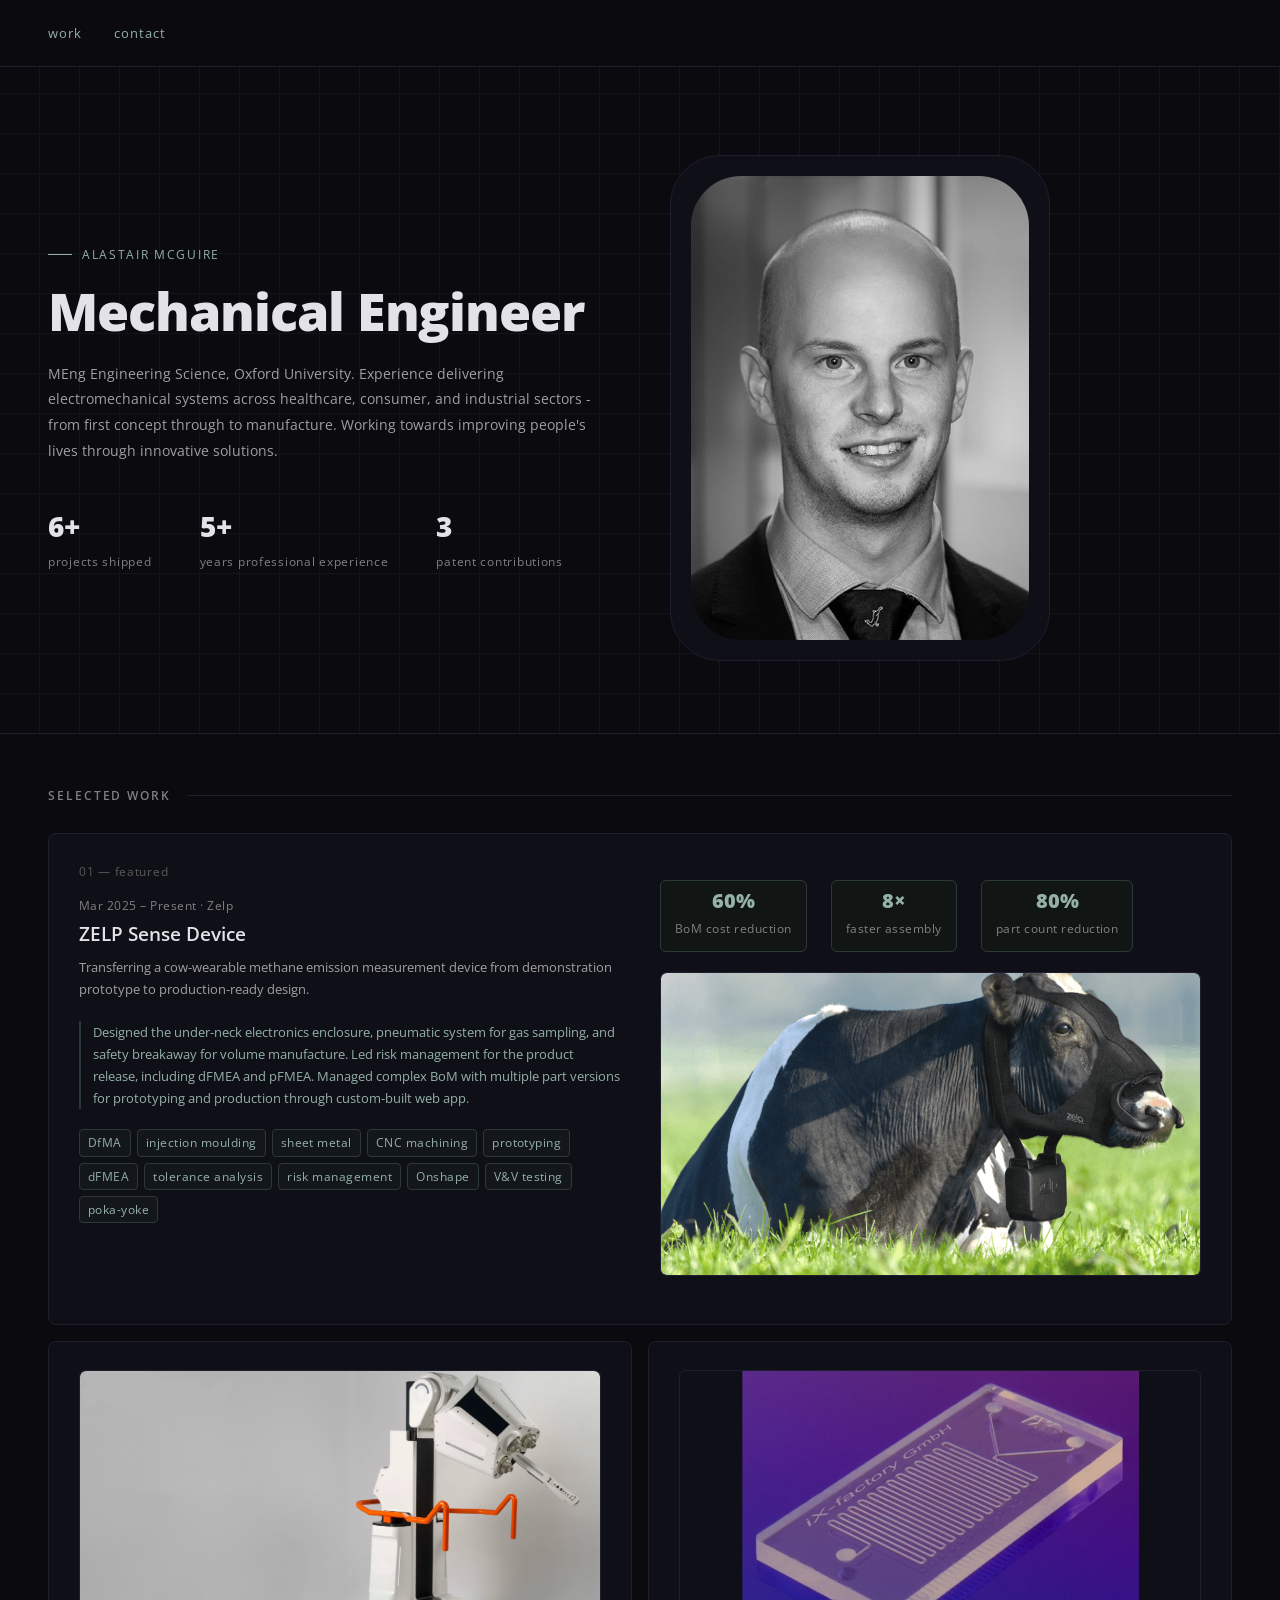
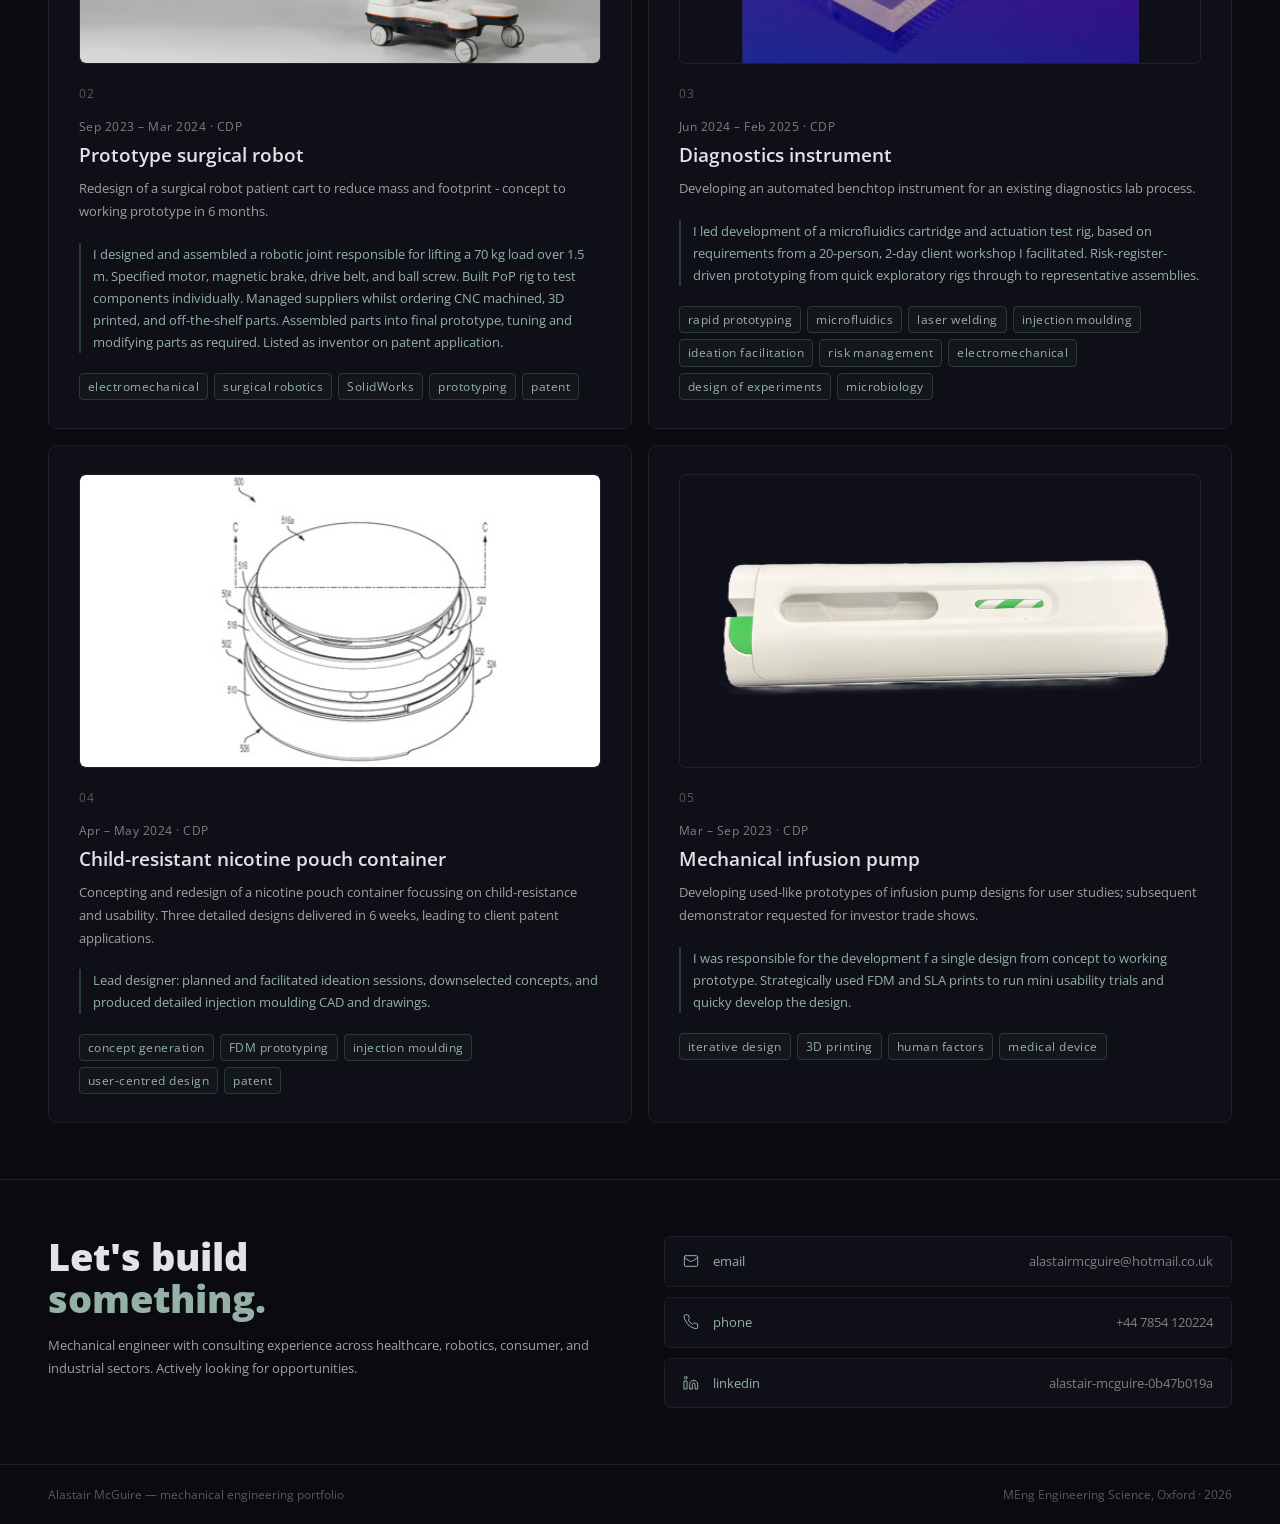
==== commit 258d933f: "Refine job title and description in index.html Updated job title and description to be more concise." ====
--- a/index.html
+++ b/index.html
@@ -22,14 +22,14 @@
   <div class="hero-content">
     <div class="hero-tag">Alastair McGuire</div>
     <h1>
-      Mechanical Engineer in Robotics</br>
+      Mechanical Engineer</br>
     </span>
     </h1>
     <p class="hero-desc">
       MEng Engineering Science, Oxford University. Experience delivering electromechanical
       systems across healthcare, consumer, and industrial sectors -
       from first concept through to manufacture. Working towards improving people's lives through 
-      innovative robotics solutions.
+      innovative solutions.
     </p>
     <div class="hero-stats">
       <div>
@@ -223,7 +223,7 @@
     <p class="contact-sub">
       Mechanical engineer with consulting experience across
       healthcare, robotics, consumer, and industrial sectors.
-      Actively looking for opportunities in robotics.
+      Actively looking for opportunities.
     </p>
   </div>
   <div class="contact-links">
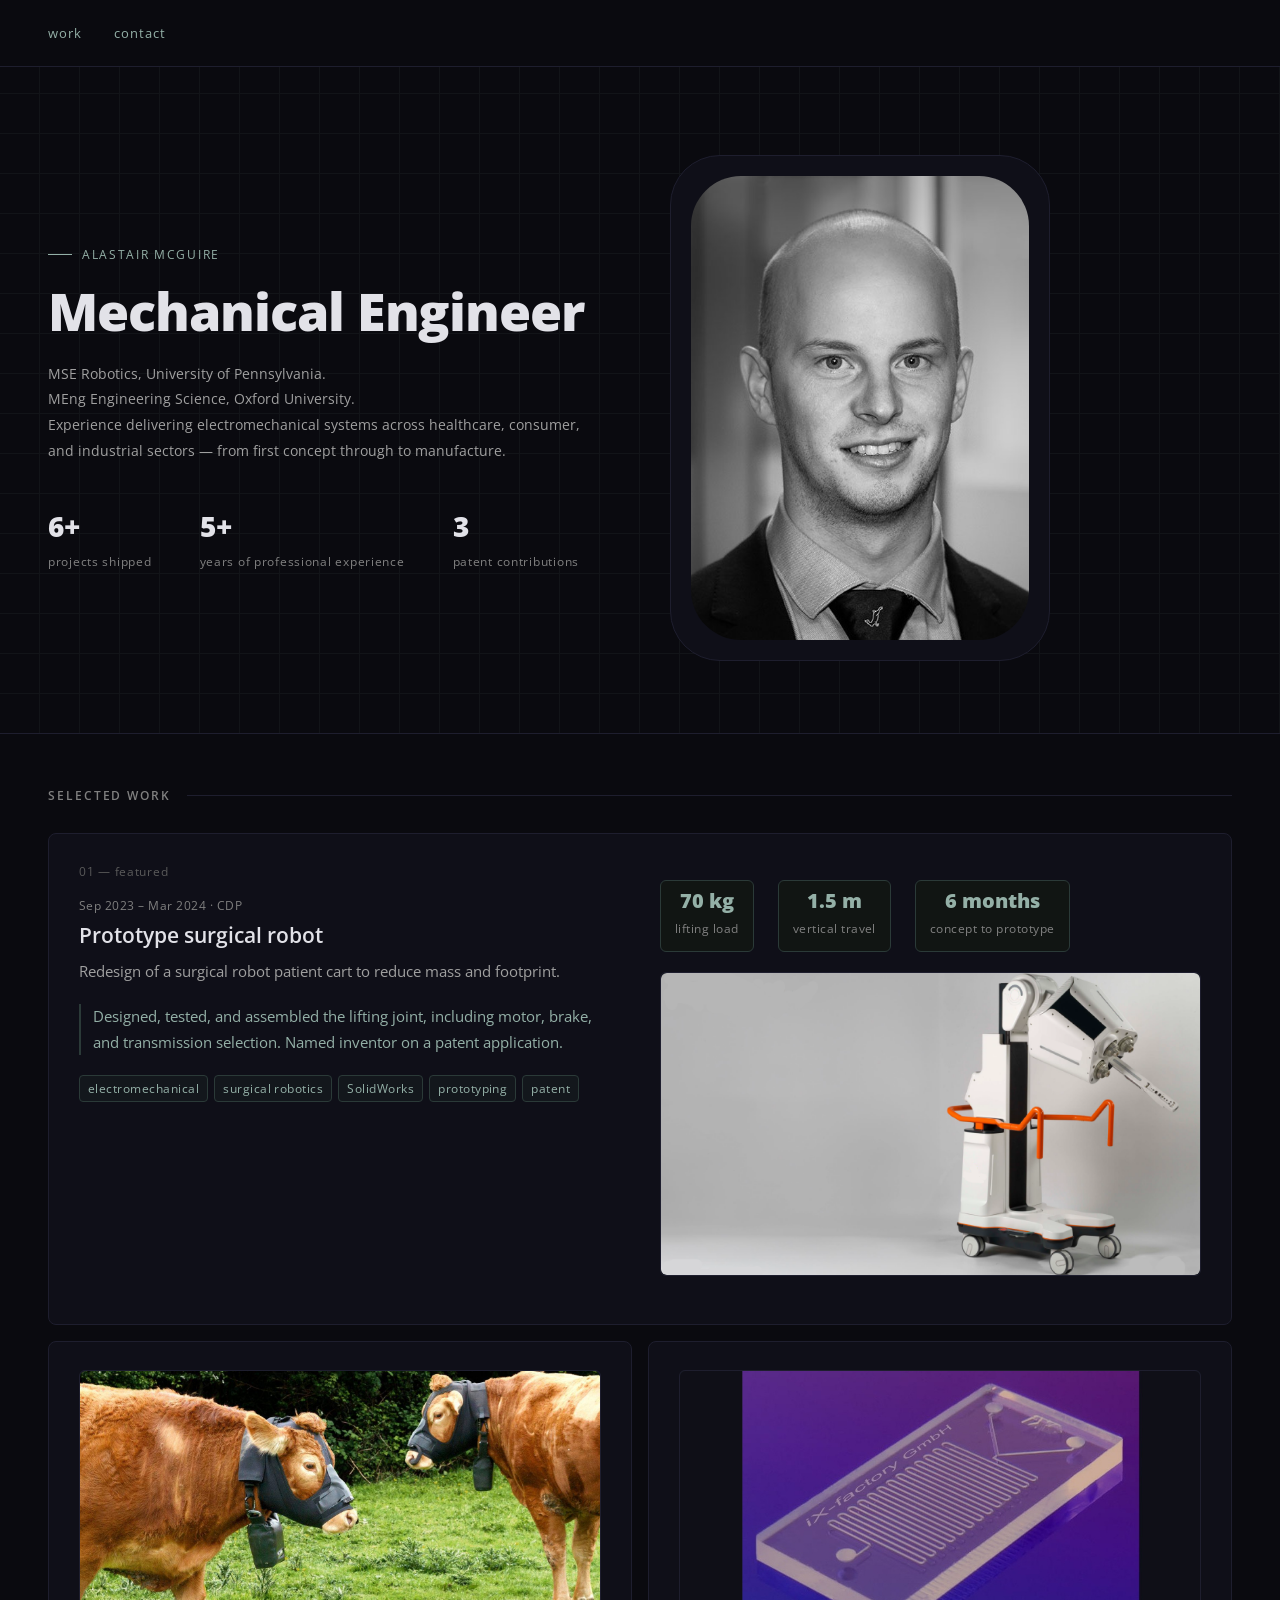
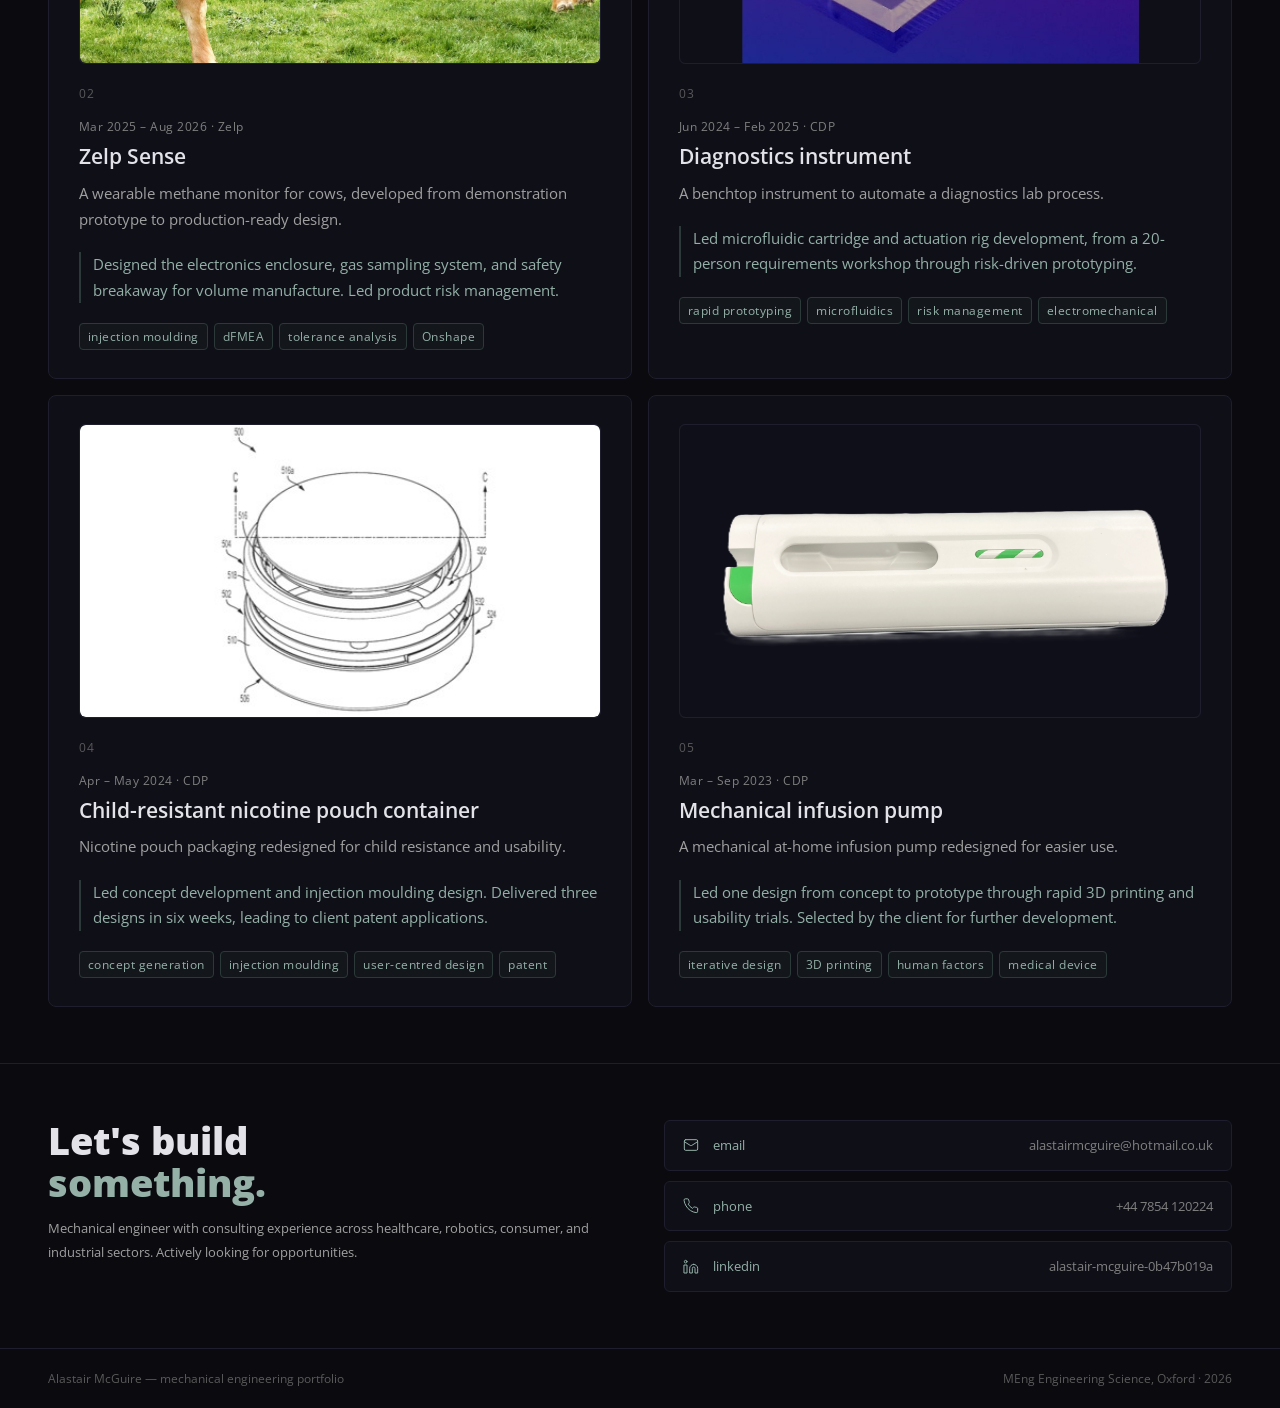
==== commit ad648fa4: "Refresh portfolio projects, imagery, and typography" ====
--- a/index.html
+++ b/index.html
@@ -22,14 +22,14 @@
   <div class="hero-content">
     <div class="hero-tag">Alastair McGuire</div>
     <h1>
-      Mechanical Engineer</br>
-    </span>
+      Mechanical Engineer
     </h1>
     <p class="hero-desc">
-      MEng Engineering Science, Oxford University. Experience delivering electromechanical
-      systems across healthcare, consumer, and industrial sectors -
-      from first concept through to manufacture. Working towards improving people's lives through 
-      innovative solutions.
+      MSE Robotics, University of Pennsylvania. <br>
+      MEng Engineering Science, Oxford University. <br>
+      Experience delivering electromechanical
+      systems across healthcare, consumer, and industrial sectors —
+      from first concept through to manufacture.
     </p>
     <div class="hero-stats">
       <div>
@@ -38,7 +38,7 @@
       </div>
       <div>
         <div class="stat-num">5+</div>
-        <div class="stat-label">years professional experience</div>
+        <div class="stat-label">years of professional experience</div>
       </div>
       <div>
         <div class="stat-num">3</div>
@@ -58,82 +58,85 @@
 
 <div class="projects">
 
-  <!-- FEATURED: ZELP -->
-  <a href="/projects/zelp-sense/" class="project-card featured">
+  <!-- FEATURED: Surgical Robot -->
+  <a href="/projects/surgical-robot/" class="project-card featured">
     <div>
       <div class="project-num">01 — featured</div>
-      <div class="project-date">Mar 2025 – Present · Zelp</div>
-      <h2 class="project-title">ZELP Sense Device</h2>
+      <div class="project-date">Sep 2023 – Mar 2024 · CDP</div>
+      <h2 class="project-title">Prototype surgical robot</h2>
       <p class="project-desc">
-        Transferring a cow-wearable methane emission measurement device from
-        demonstration prototype to production-ready design.
+        Redesign of a surgical robot patient cart to reduce mass and footprint.
       </p>
       <p class="project-role">
-        Designed the under-neck electronics enclosure, pneumatic system for gas sampling, and safety
-        breakaway for volume manufacture. Led risk management for the product release, including dFMEA and pFMEA.
-        Managed complex BoM with multiple part versions for prototyping and production through custom-built web app.
+        Designed, tested, and assembled the lifting joint, including motor, brake, and transmission selection.
+        Named inventor on a patent application.
       </p>
       <div class="tags">
-        <span class="tag">DfMA</span>
-        <span class="tag">injection moulding</span>
-        <span class="tag">sheet metal</span>
-        <span class="tag">CNC machining</span>
+        <span class="tag">electromechanical</span>
+        <span class="tag">surgical robotics</span>
+        <span class="tag">SolidWorks</span>
         <span class="tag">prototyping</span>
-        <span class="tag">dFMEA</span>
-        <span class="tag">tolerance analysis</span>
-        <span class="tag">risk management</span>
-        <span class="tag">Onshape</span>
-        <span class="tag">V&V testing</span>
-        <span class="tag">poka-yoke</span>
+        <span class="tag">patent</span>
       </div>
     </div>
     <div>
       <div class="metrics">
         <div class="metric">
-          <span class="metric-val">60%</span>
-          <span class="metric-lbl">BoM cost reduction</span>
+          <span class="metric-val">70 kg</span>
+          <span class="metric-lbl">lifting load</span>
         </div>
         <div class="metric">
-          <span class="metric-val">8×</span>
-          <span class="metric-lbl">faster assembly</span>
+          <span class="metric-val">1.5 m</span>
+          <span class="metric-lbl">vertical travel</span>
         </div>
         <div class="metric">
-          <span class="metric-val">80%</span>
-          <span class="metric-lbl">part count reduction</span>
+          <span class="metric-val">6 months</span>
+          <span class="metric-lbl">concept to prototype</span>
         </div>
       </div>
       <div class="card-image">
-        <img src="/projects/zelp-sense/sense_full_system_render.png" alt="ZELP Sense Device">
-      </div>
-    </div>
-  </a>
-
-  <!-- Surgical Robot -->
-  <a href="/projects/surgical-robot/" class="project-card">
-    <div class="card-image">
-      <img src="/projects/surgical-robot/surgical_robot_full_system.png" alt="Robotic joint CAD assembly">
+        <img src="/projects/surgical-robot/surgical_robot_full_system.png" alt="Robotic joint CAD assembly">
+      </div>
+    </div>
+  </a>
+
+  <!-- ZELP Sense -->
+  <a href="/projects/zelp-sense/" class="project-card">
+    <div class="card-image">
+      <img src="/projects/zelp-sense/sense_oncow.jpg" alt="ZELP Sense device worn by a cow">
     </div>
     <div class="project-num">02</div>
-    <div class="project-date">Sep 2023 – Mar 2024 · CDP</div>
-    <h2 class="project-title">Prototype surgical robot</h2>
+    <div class="project-date">Mar 2025 – Aug 2026 · Zelp</div>
+    <h2 class="project-title">Zelp Sense</h2>
     <p class="project-desc">
-      Redesign of a surgical robot patient cart to reduce mass and footprint -
-      concept to working prototype in 6 months.
-    </p>
-    <p class="project-role">
-      I designed and assembled a robotic joint responsible for lifting a 70 kg
-      load over 1.5 m. Specified motor, magnetic brake, drive belt, and ball screw. 
-      Built PoP rig to test components individually. Managed suppliers whilst ordering CNC machined, 3D printed, and off-the-shelf parts. 
-      Assembled parts into final prototype, tuning and modifying parts as required.
-      Listed as inventor on patent application.
-    </p>
-    <div class="tags">
-      <span class="tag">electromechanical</span>
-      <span class="tag">surgical robotics</span>
-      <span class="tag">SolidWorks</span>
-      <span class="tag">prototyping</span>
-      <span class="tag">patent</span>
-    </div>
+      A wearable methane monitor for cows, developed from demonstration prototype to production-ready design.
+    </p>
+    <p class="project-role">
+      Designed the electronics enclosure, gas sampling system, and safety breakaway for volume manufacture.
+      Led product risk management.
+    </p>
+    <div class="tags">
+      <span class="tag">injection moulding</span>
+      <span class="tag">dFMEA</span>
+      <span class="tag">tolerance analysis</span>
+      <span class="tag">Onshape</span>
+    </div>
+    <!-- Zelp Sense metrics retained for future use.
+    <div class="metrics">
+      <div class="metric">
+        <span class="metric-val">60%</span>
+        <span class="metric-lbl">BoM cost reduction</span>
+      </div>
+      <div class="metric">
+        <span class="metric-val">8×</span>
+        <span class="metric-lbl">faster assembly</span>
+      </div>
+      <div class="metric">
+        <span class="metric-val">80%</span>
+        <span class="metric-lbl">part count reduction</span>
+      </div>
+    </div>
+    -->
   </a>
 
   <!-- Novel Diagnostics -->
@@ -145,23 +148,17 @@
     <div class="project-date">Jun 2024 – Feb 2025 · CDP</div>
     <h2 class="project-title">Diagnostics instrument</h2>
     <p class="project-desc">
-      Developing an automated benchtop instrument for an existing diagnostics lab process.
-    </p>
-    <p class="project-role">
-      I led development of a microfluidics cartridge and actuation test rig, based on requirements from a 20-person, 2-day client workshop I facilitated.
-      Risk-register-driven prototyping from quick exploratory rigs through to
-      representative assemblies.
+      A benchtop instrument to automate a diagnostics lab process.
+    </p>
+    <p class="project-role">
+      Led microfluidic cartridge and actuation rig development, from a 20-person requirements workshop
+      through risk-driven prototyping.
     </p>
     <div class="tags">
       <span class="tag">rapid prototyping</span>
       <span class="tag">microfluidics</span>
-      <span class="tag">laser welding</span>
-      <span class="tag">injection moulding</span>
-      <span class="tag">ideation facilitation</span>
       <span class="tag">risk management</span>
       <span class="tag">electromechanical</span>
-      <span class="tag">design of experiments</span>
-      <span class="tag">microbiology</span>
     </div>
   </a>
 
@@ -174,16 +171,14 @@
     <div class="project-date">Apr – May 2024 · CDP</div>
     <h2 class="project-title">Child-resistant nicotine pouch container</h2>
     <p class="project-desc">    
-      Concepting and redesign of a nicotine pouch container focussing on child-resistance and usability.
-      Three detailed designs delivered in 6 weeks, leading to client patent applications.
-    </p>
-    <p class="project-role">
-      Lead designer: planned and facilitated ideation sessions, downselected
-      concepts, and produced detailed injection moulding CAD and drawings.
+      Nicotine pouch packaging redesigned for child resistance and usability.
+    </p>
+    <p class="project-role">
+      Led concept development and injection moulding design.
+      Delivered three designs in six weeks, leading to client patent applications.
     </p>
     <div class="tags">
       <span class="tag">concept generation</span>
-      <span class="tag">FDM prototyping</span>
       <span class="tag">injection moulding</span>
       <span class="tag">user-centred design</span>
       <span class="tag">patent</span>
@@ -199,12 +194,11 @@
     <div class="project-date">Mar – Sep 2023 · CDP</div>
     <h2 class="project-title">Mechanical infusion pump</h2>
     <p class="project-desc">
-      Developing used-like prototypes of infusion pump designs for user studies;
-      subsequent demonstrator requested for investor trade shows.
-    </p>
-    <p class="project-role">
-      I was responsible for the development f a single design from concept to working prototype.
-      Strategically used FDM and SLA prints to run mini usability trials and quicky develop the design.
+      A mechanical at-home infusion pump redesigned for easier use.
+    </p>
+    <p class="project-role">
+      Led one design from concept to prototype through rapid 3D printing and usability trials.
+      Selected by the client for further development.
     </p>
     <div class="tags">
       <span class="tag">iterative design</span>
--- a/styles.css
+++ b/styles.css
@@ -238,7 +238,7 @@
 }
 
 h2.project-title {
-  font-size: 19px;
+  font-size: 21px;
   font-weight: 600;
   line-height: 1.2;
   margin-bottom: 10px;
@@ -246,7 +246,7 @@
 
 .project-desc {
   font-family: 'Open Sans', sans-serif;
-  font-size: 13px;
+  font-size: 15px;
   color: var(--muted);
   line-height: 1.75;
   margin-bottom: 20px;
@@ -254,7 +254,7 @@
 
 .project-role {
   font-family: 'Open Sans', sans-serif;
-  font-size: 13px;
+  font-size: 15px;
   color: var(--accent);
   line-height: 1.7;
   margin-bottom: 20px;
@@ -447,6 +447,11 @@
   align-items: start;
 }
 
+.project-content-text-only {
+  grid-template-columns: minmax(0, 760px);
+  justify-content: center;
+}
+
 .role-section {
   margin-bottom: 60px;
 }
@@ -462,7 +467,7 @@
 
 .role-text {
   font-family: 'Open Sans', sans-serif;
-  font-size: 13px;
+  font-size: 15px;
   color: var(--muted);
   line-height: 1.85;
   padding-left: 12px;
@@ -513,7 +518,7 @@
 
 .image-caption {
   font-family: 'Open Sans', sans-serif;
-  font-size: 13px;
+  font-size: 15px;
   color: var(--muted);
   line-height: 1.7;
   padding: 0 4px;
@@ -551,7 +556,7 @@
   .hero { padding: 56px 20px 48px; grid-template-columns: 1fr; gap: 40px; }
   h1 { font-size: 36px; }
   .projects { padding: 0 20px 40px; grid-template-columns: 1fr; }
-  .project-card.featured { grid-template-columns: 1fr; }
+  .project-card.featured { grid-column: 1 / -1; grid-template-columns: 1fr; }
   .contact-section { padding: 40px 20px; grid-template-columns: 1fr; }
   footer { padding: 16px 20px; flex-direction: column; gap: 8px; text-align: center; }
   .section-header { padding: 36px 20px 20px; }
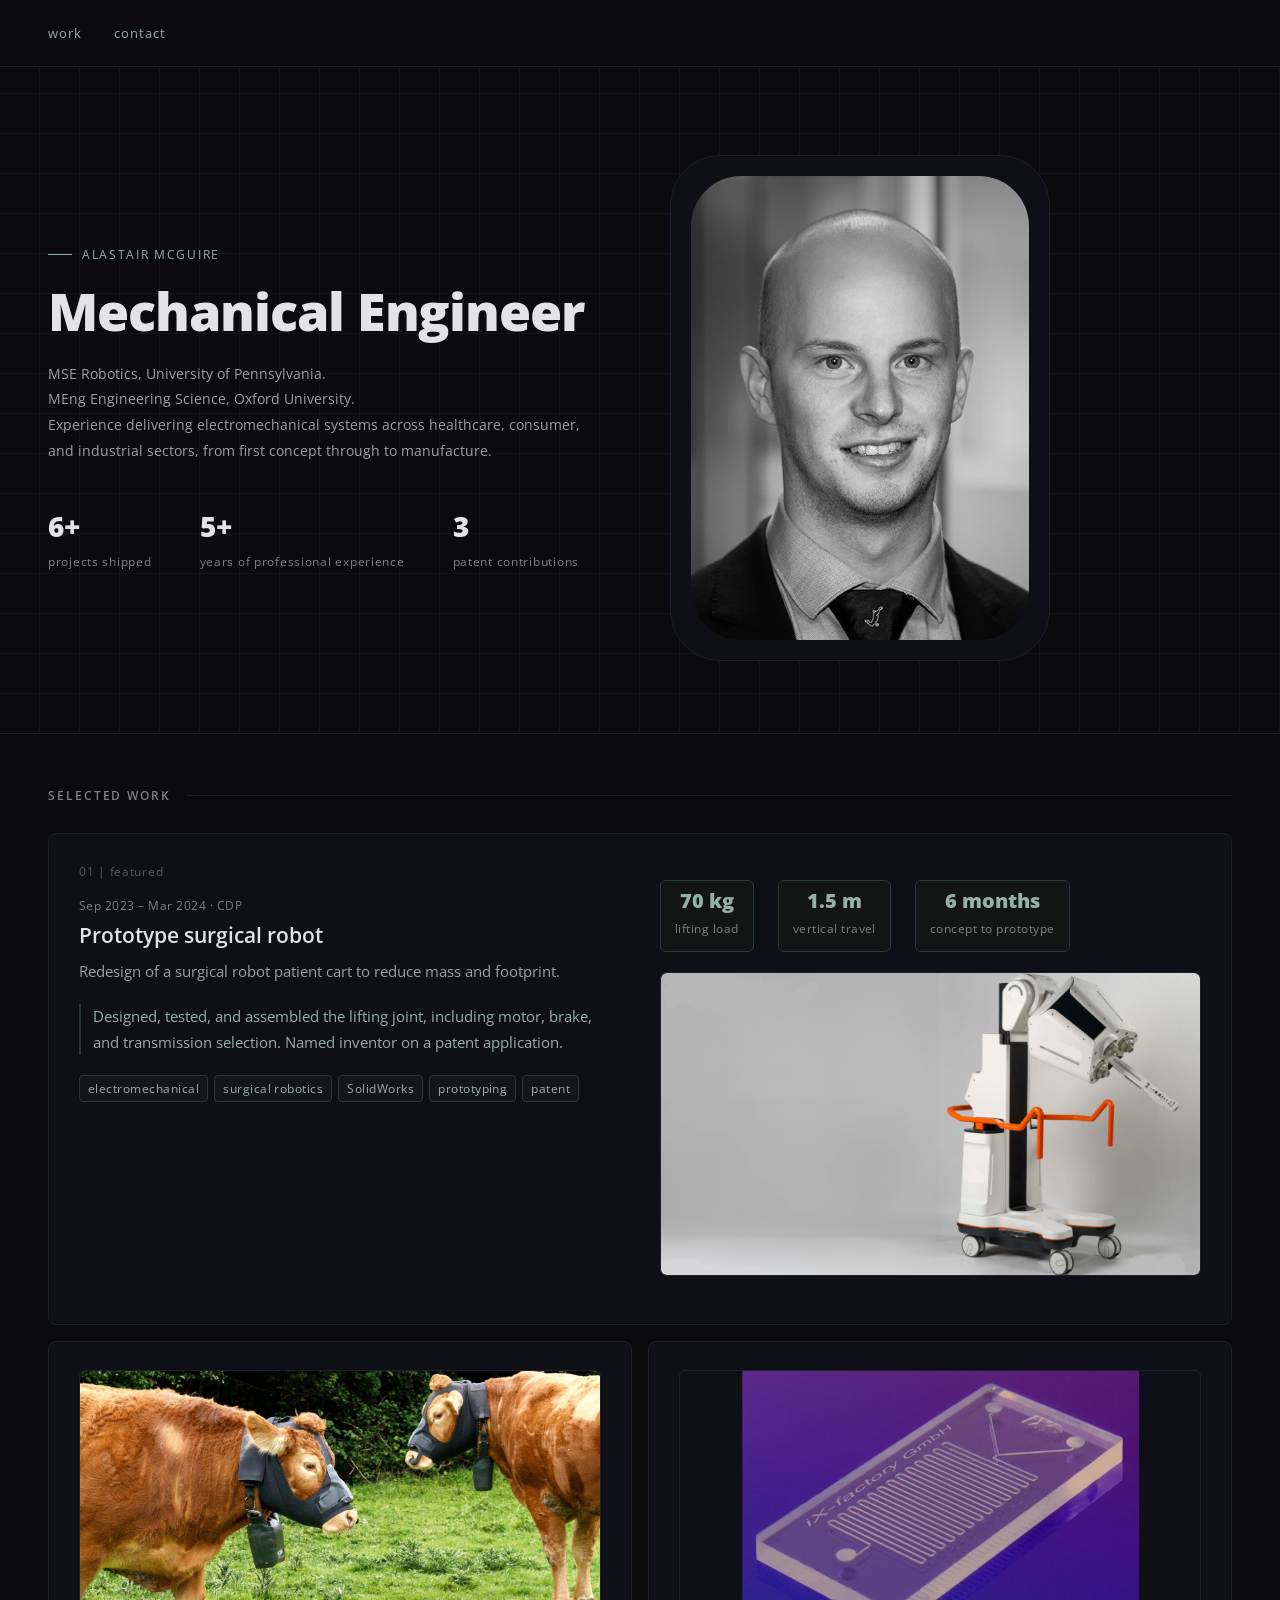
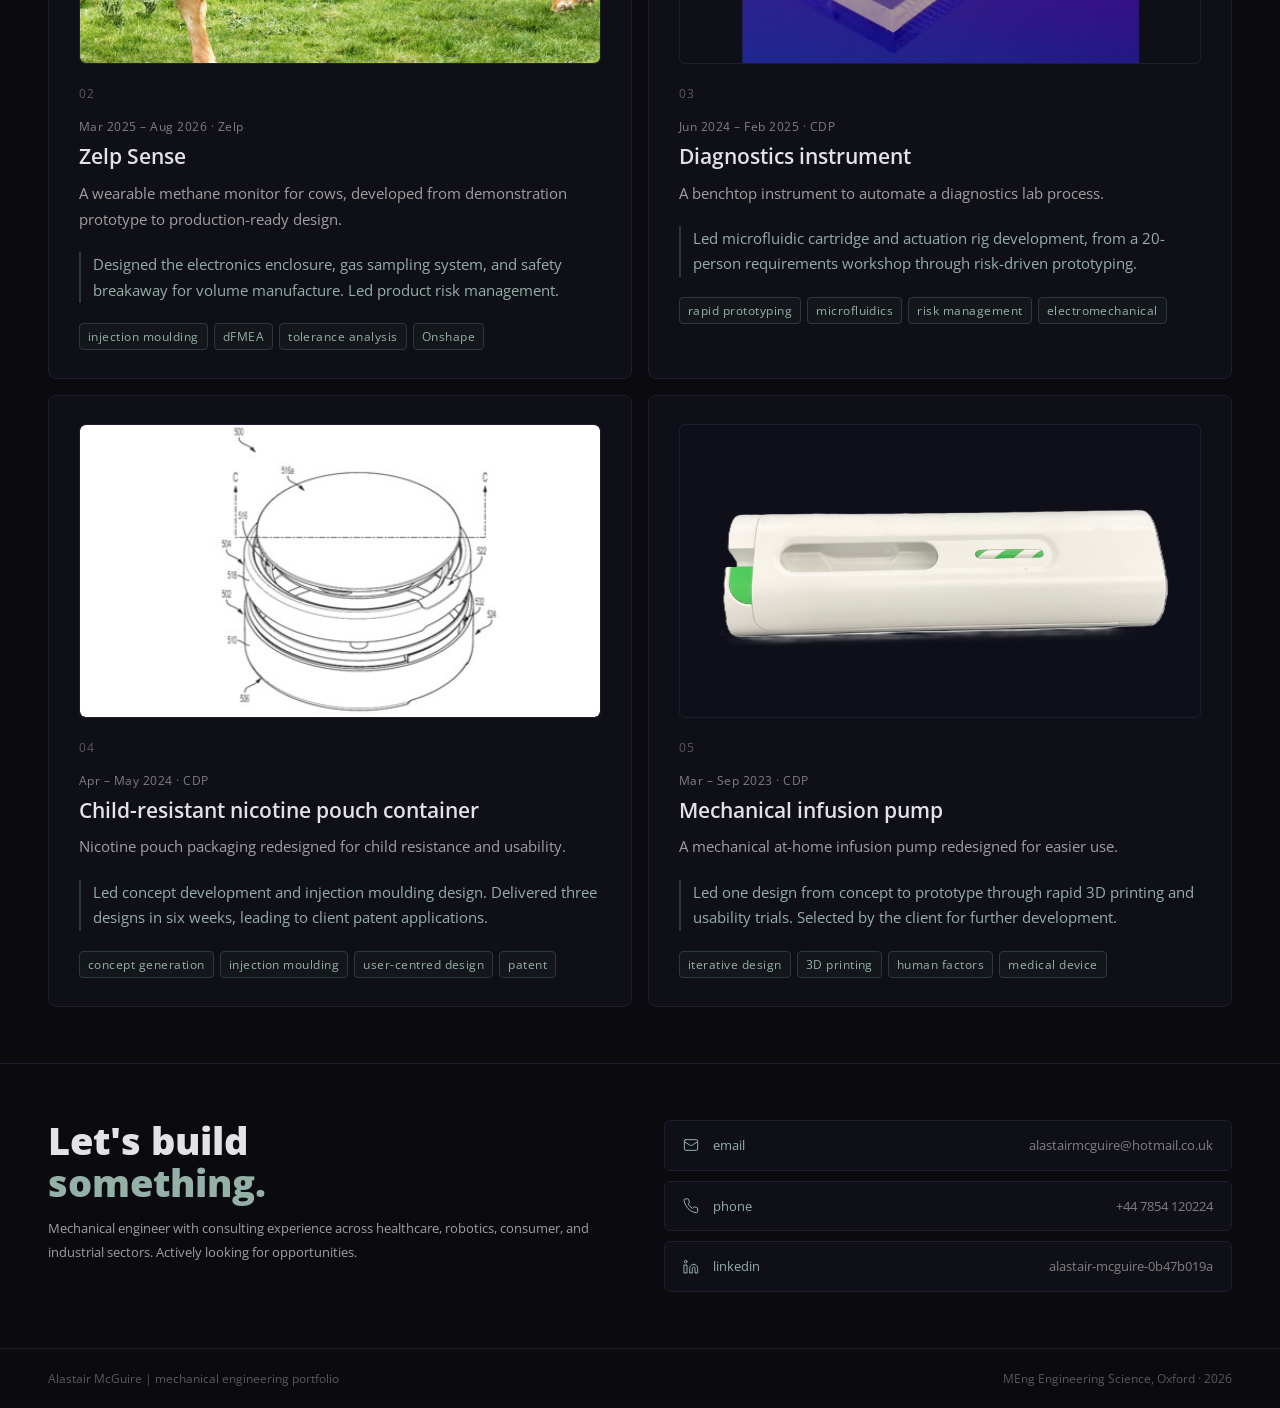
==== commit 1d73ca6b: "Replace em dashes throughout website copy" ====
--- a/index.html
+++ b/index.html
@@ -3,7 +3,7 @@
 <head>
 <meta charset="UTF-8">
 <meta name="viewport" content="width=device-width, initial-scale=1.0">
-<title>Alastair McGuire — Mechanical Engineer</title>
+<title>Alastair McGuire | Mechanical Engineer</title>
 <link rel="preconnect" href="https://fonts.googleapis.com">
 <link href="https://fonts.googleapis.com/css2?family=Open+Sans:wght@300;400;500;600;700;800&display=swap" rel="stylesheet">
 <link rel="stylesheet" href="/styles.css">
@@ -28,7 +28,7 @@
       MSE Robotics, University of Pennsylvania. <br>
       MEng Engineering Science, Oxford University. <br>
       Experience delivering electromechanical
-      systems across healthcare, consumer, and industrial sectors —
+      systems across healthcare, consumer, and industrial sectors,
       from first concept through to manufacture.
     </p>
     <div class="hero-stats">
@@ -61,7 +61,7 @@
   <!-- FEATURED: Surgical Robot -->
   <a href="/projects/surgical-robot/" class="project-card featured">
     <div>
-      <div class="project-num">01 — featured</div>
+      <div class="project-num">01 | featured</div>
       <div class="project-date">Sep 2023 – Mar 2024 · CDP</div>
       <h2 class="project-title">Prototype surgical robot</h2>
       <p class="project-desc">
@@ -240,7 +240,7 @@
 </section>
 
 <footer>
-  <span class="footer-copy">Alastair McGuire — mechanical engineering portfolio</span>
+  <span class="footer-copy">Alastair McGuire | mechanical engineering portfolio</span>
   <span class="footer-copy">MEng Engineering Science, Oxford · 2026</span>
 </footer>
 
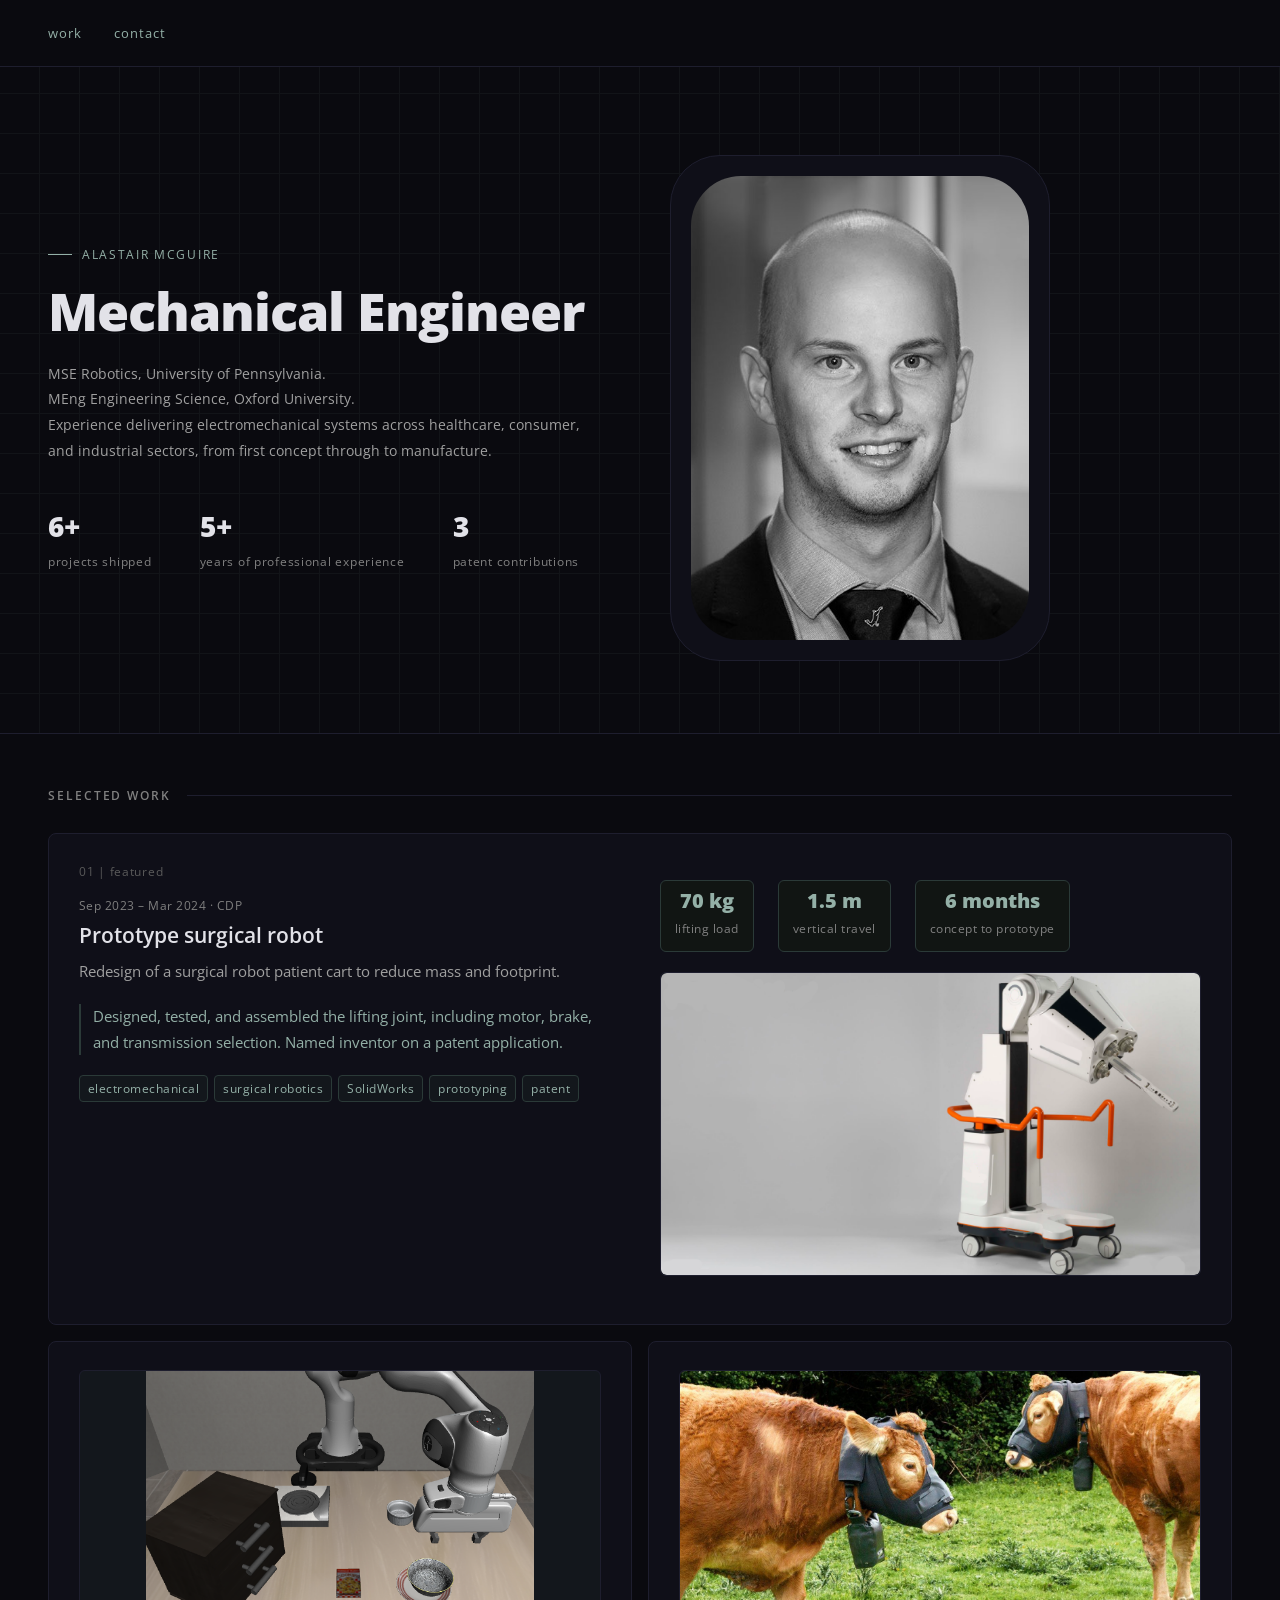
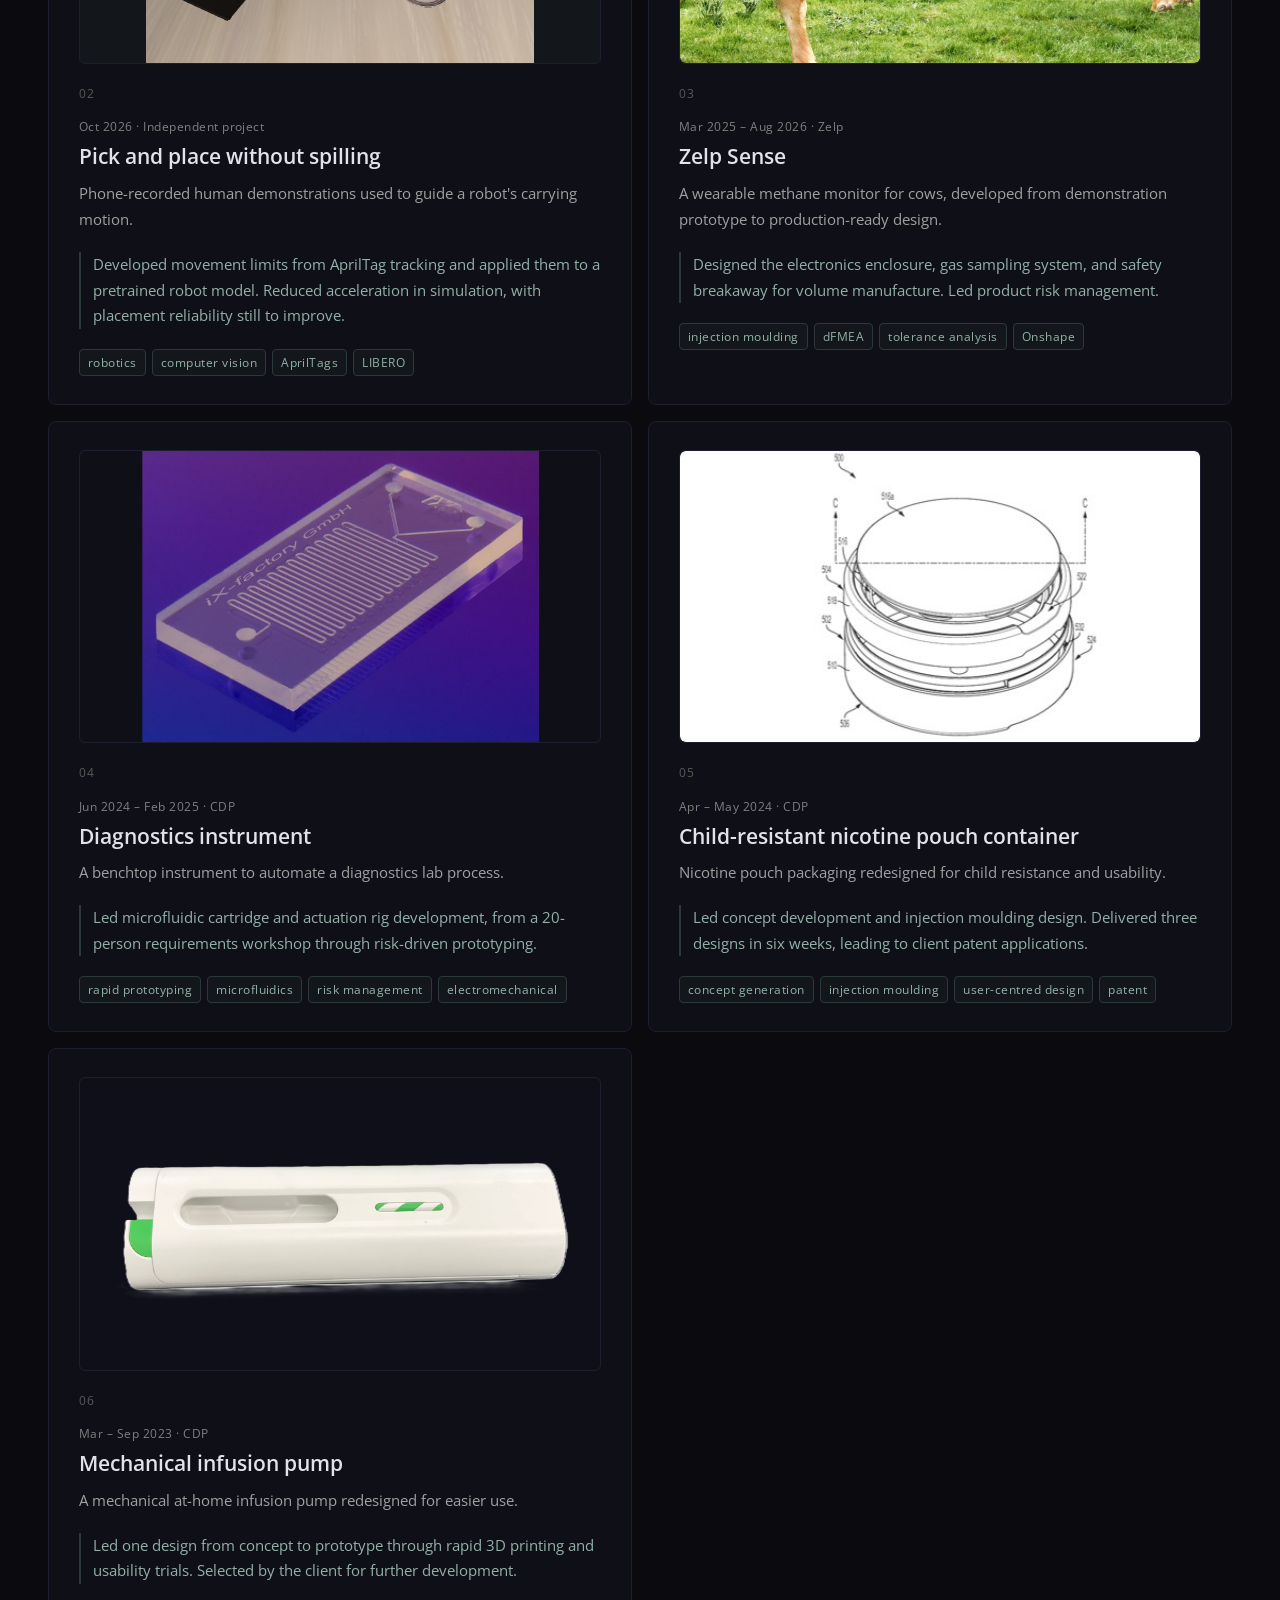
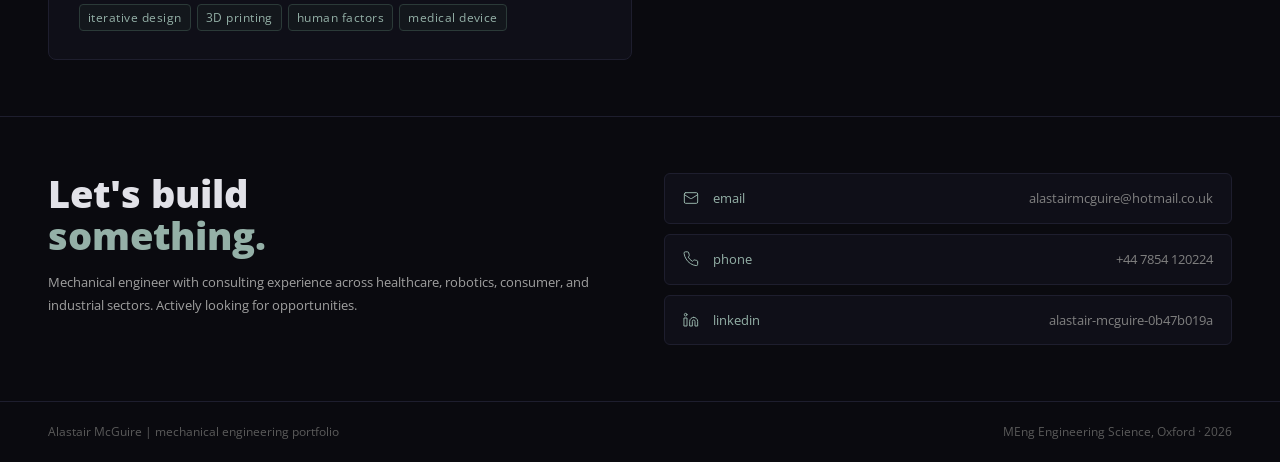
==== commit af9a5900: "learning project added" ====
--- a/index.html
+++ b/index.html
@@ -100,12 +100,29 @@
     </div>
   </a>
 
+  <!-- Pick and place without spilling -->
+  <a href="/projects/pick-and-place/" class="project-card">
+    <div class="card-image">
+      <img src="/projects/pick-and-place/scripted-placement.png" alt="Panda robot with a bowl placed on a plate in simulation" loading="lazy" style="object-fit: contain;">
+    </div>
+    <div class="project-num">02</div>
+    <div class="project-date">Oct 2026 &middot; Independent project</div>
+    <h2 class="project-title">Pick and place without spilling</h2>
+    <p class="project-desc">Phone-recorded human demonstrations used to guide a robot's carrying motion.</p>
+    <p class="project-role">Developed movement limits from AprilTag tracking and applied them to a pretrained robot model. Reduced acceleration in simulation, with placement reliability still to improve.</p>
+    <div class="tags">
+      <span class="tag">robotics</span>
+      <span class="tag">computer vision</span>
+      <span class="tag">AprilTags</span>
+      <span class="tag">LIBERO</span>
+    </div>
+  </a>
   <!-- ZELP Sense -->
   <a href="/projects/zelp-sense/" class="project-card">
     <div class="card-image">
       <img src="/projects/zelp-sense/sense_oncow.jpg" alt="ZELP Sense device worn by a cow">
     </div>
-    <div class="project-num">02</div>
+    <div class="project-num">03</div>
     <div class="project-date">Mar 2025 – Aug 2026 · Zelp</div>
     <h2 class="project-title">Zelp Sense</h2>
     <p class="project-desc">
@@ -144,7 +161,7 @@
     <div class="card-image">
       <img src="/projects/diagnostics-instrument/microfluidic_chip.jpg" alt="Final cartridge design CAD render">
     </div>
-    <div class="project-num">03</div>
+    <div class="project-num">04</div>
     <div class="project-date">Jun 2024 – Feb 2025 · CDP</div>
     <h2 class="project-title">Diagnostics instrument</h2>
     <p class="project-desc">
@@ -167,7 +184,7 @@
     <div class="card-image">
       <img src="/projects/nicotine-pouch/nicotine_pouch_container.jpg" alt="Child-resistant nicotine pouch container">
     </div>
-    <div class="project-num">04</div>
+    <div class="project-num">05</div>
     <div class="project-date">Apr – May 2024 · CDP</div>
     <h2 class="project-title">Child-resistant nicotine pouch container</h2>
     <p class="project-desc">    
@@ -190,7 +207,7 @@
     <div class="card-image">
       <img src="/projects/infusion-pump/infusion_pump.png" alt="Final infusion pump prototype">
     </div>
-    <div class="project-num">05</div>
+    <div class="project-num">06</div>
     <div class="project-date">Mar – Sep 2023 · CDP</div>
     <h2 class="project-title">Mechanical infusion pump</h2>
     <p class="project-desc">
